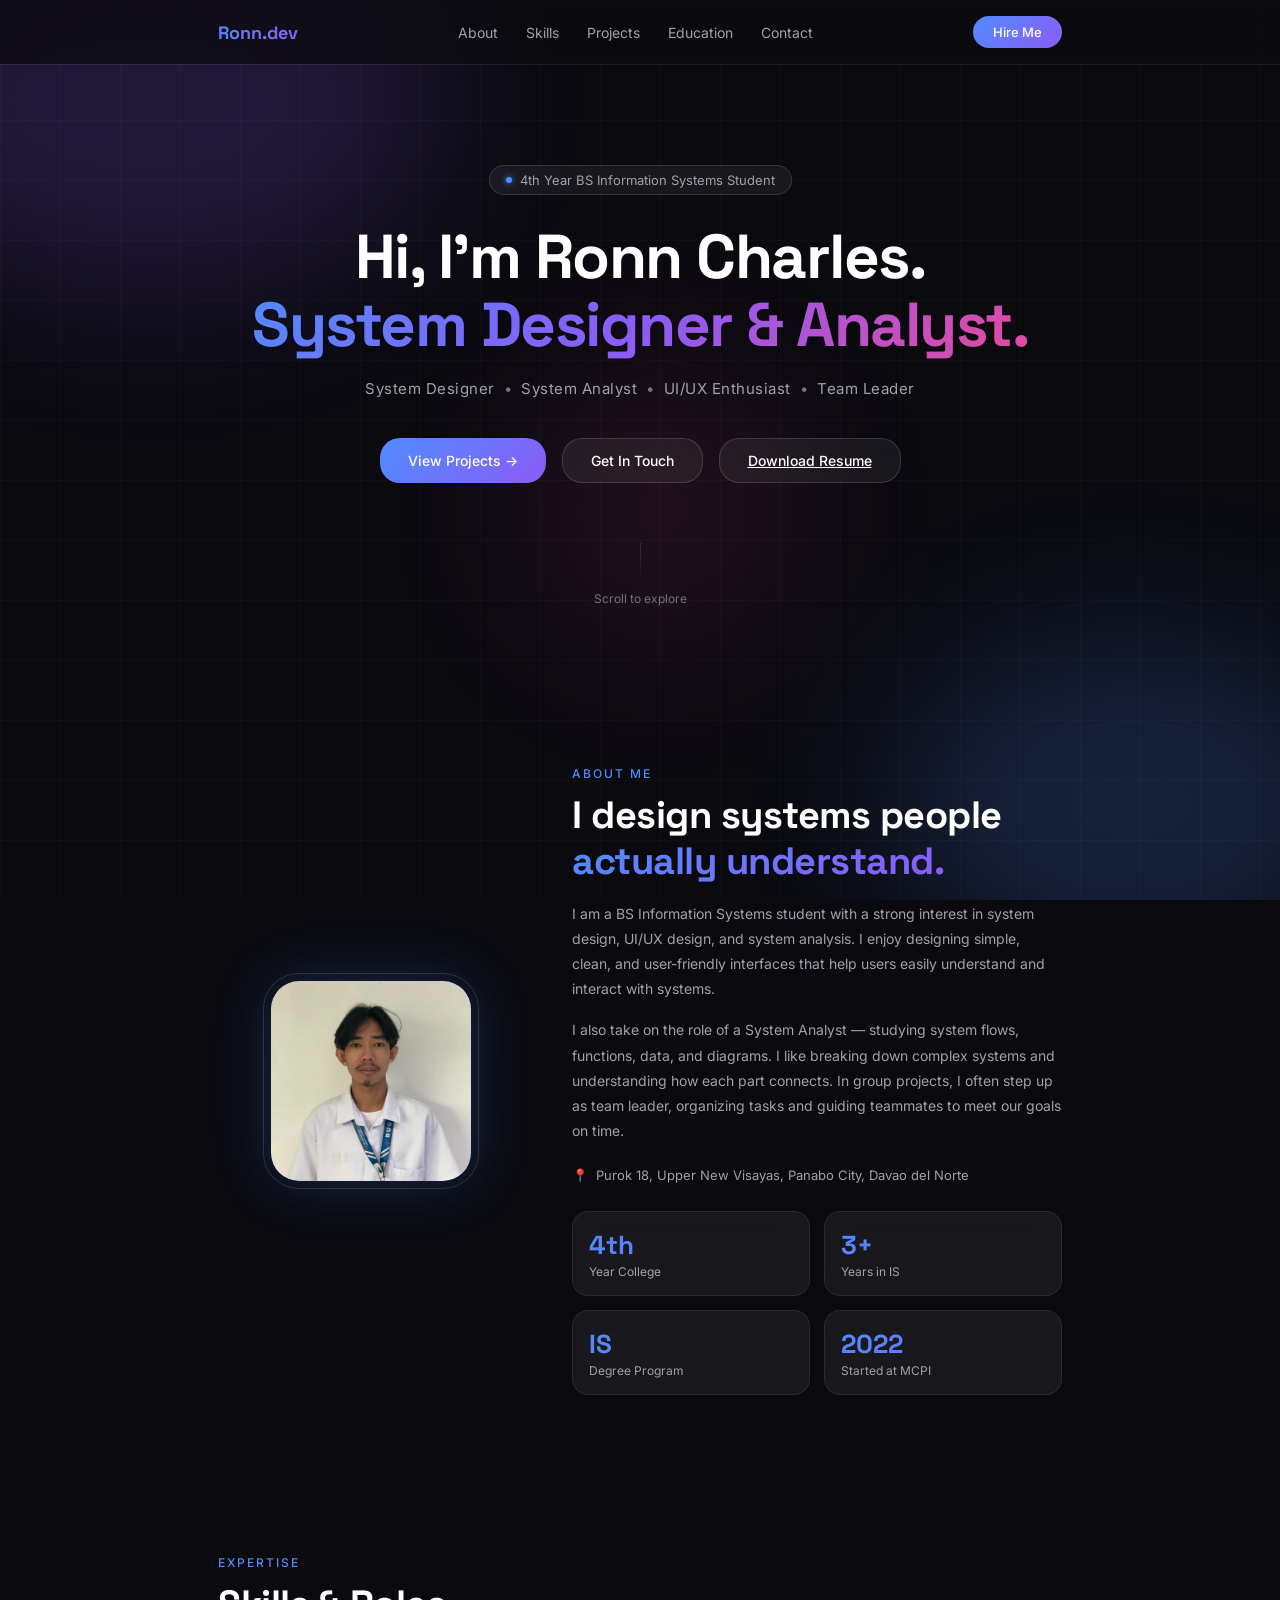
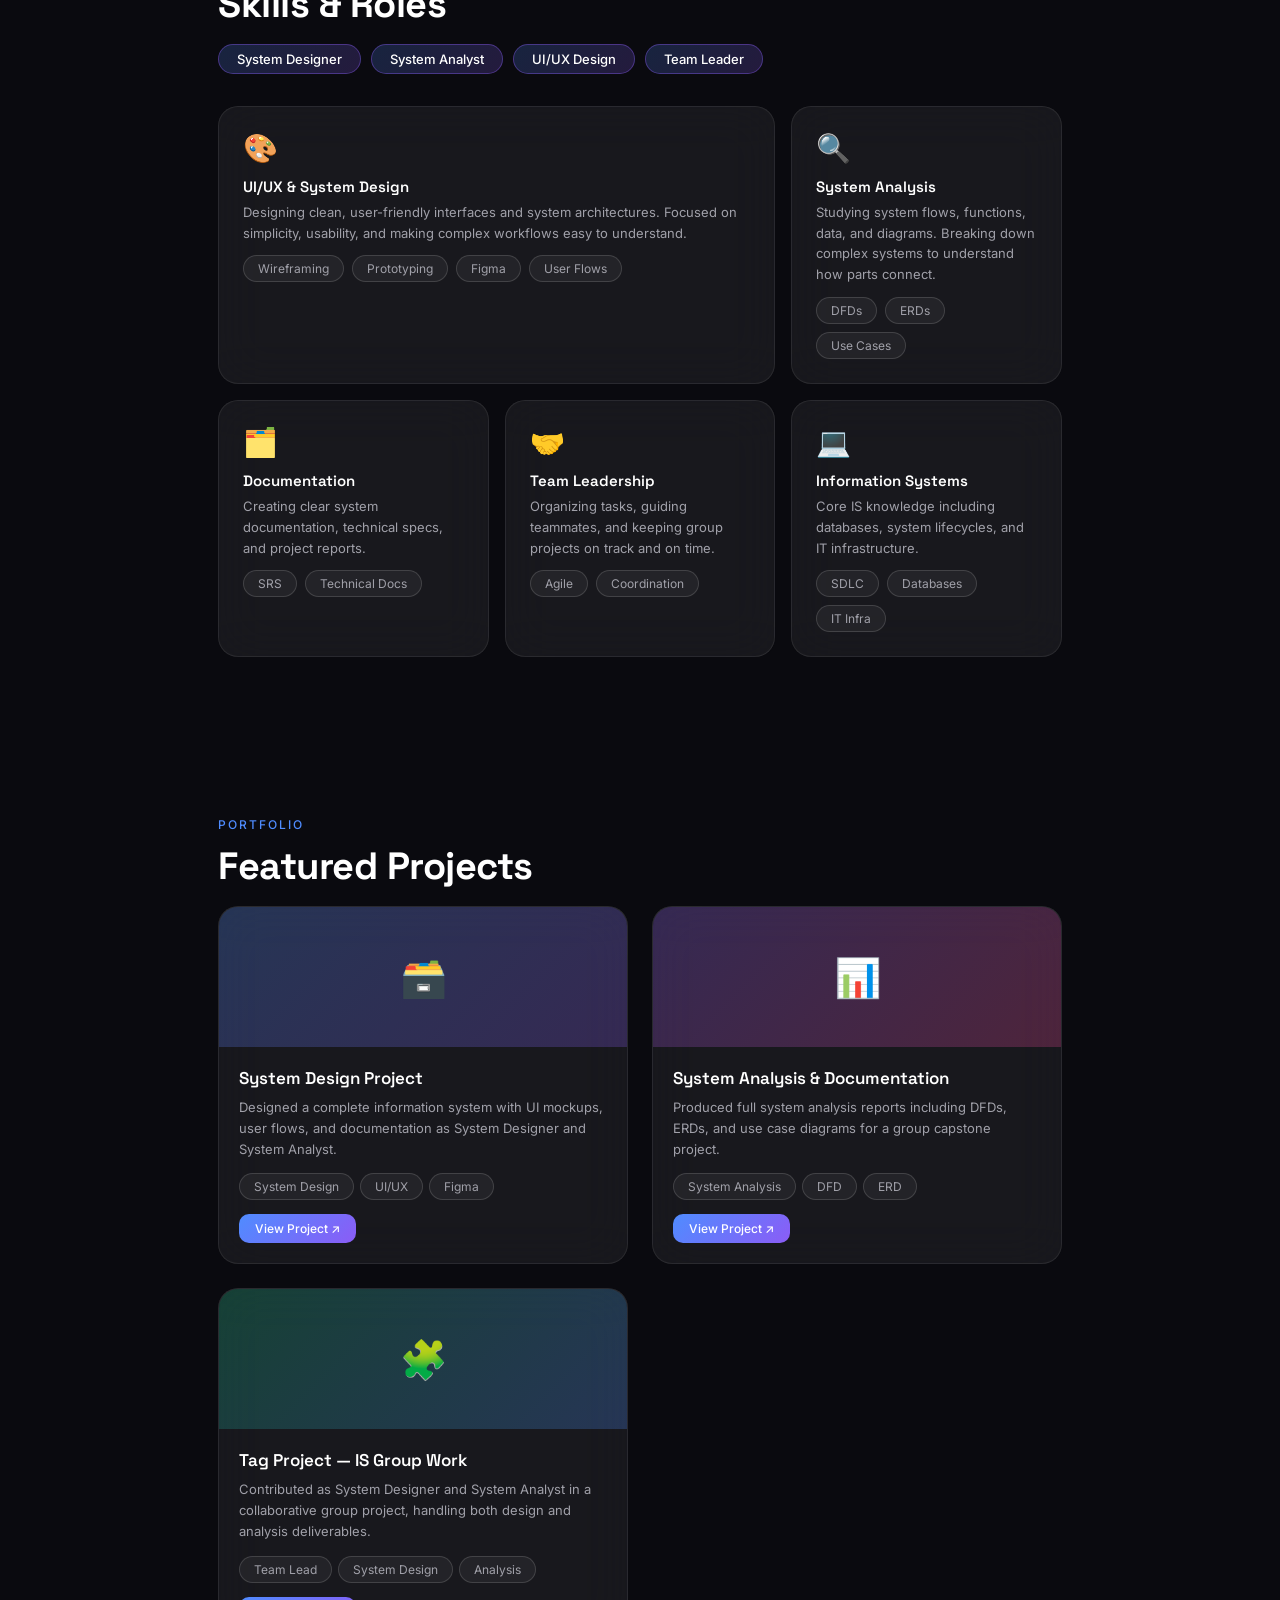
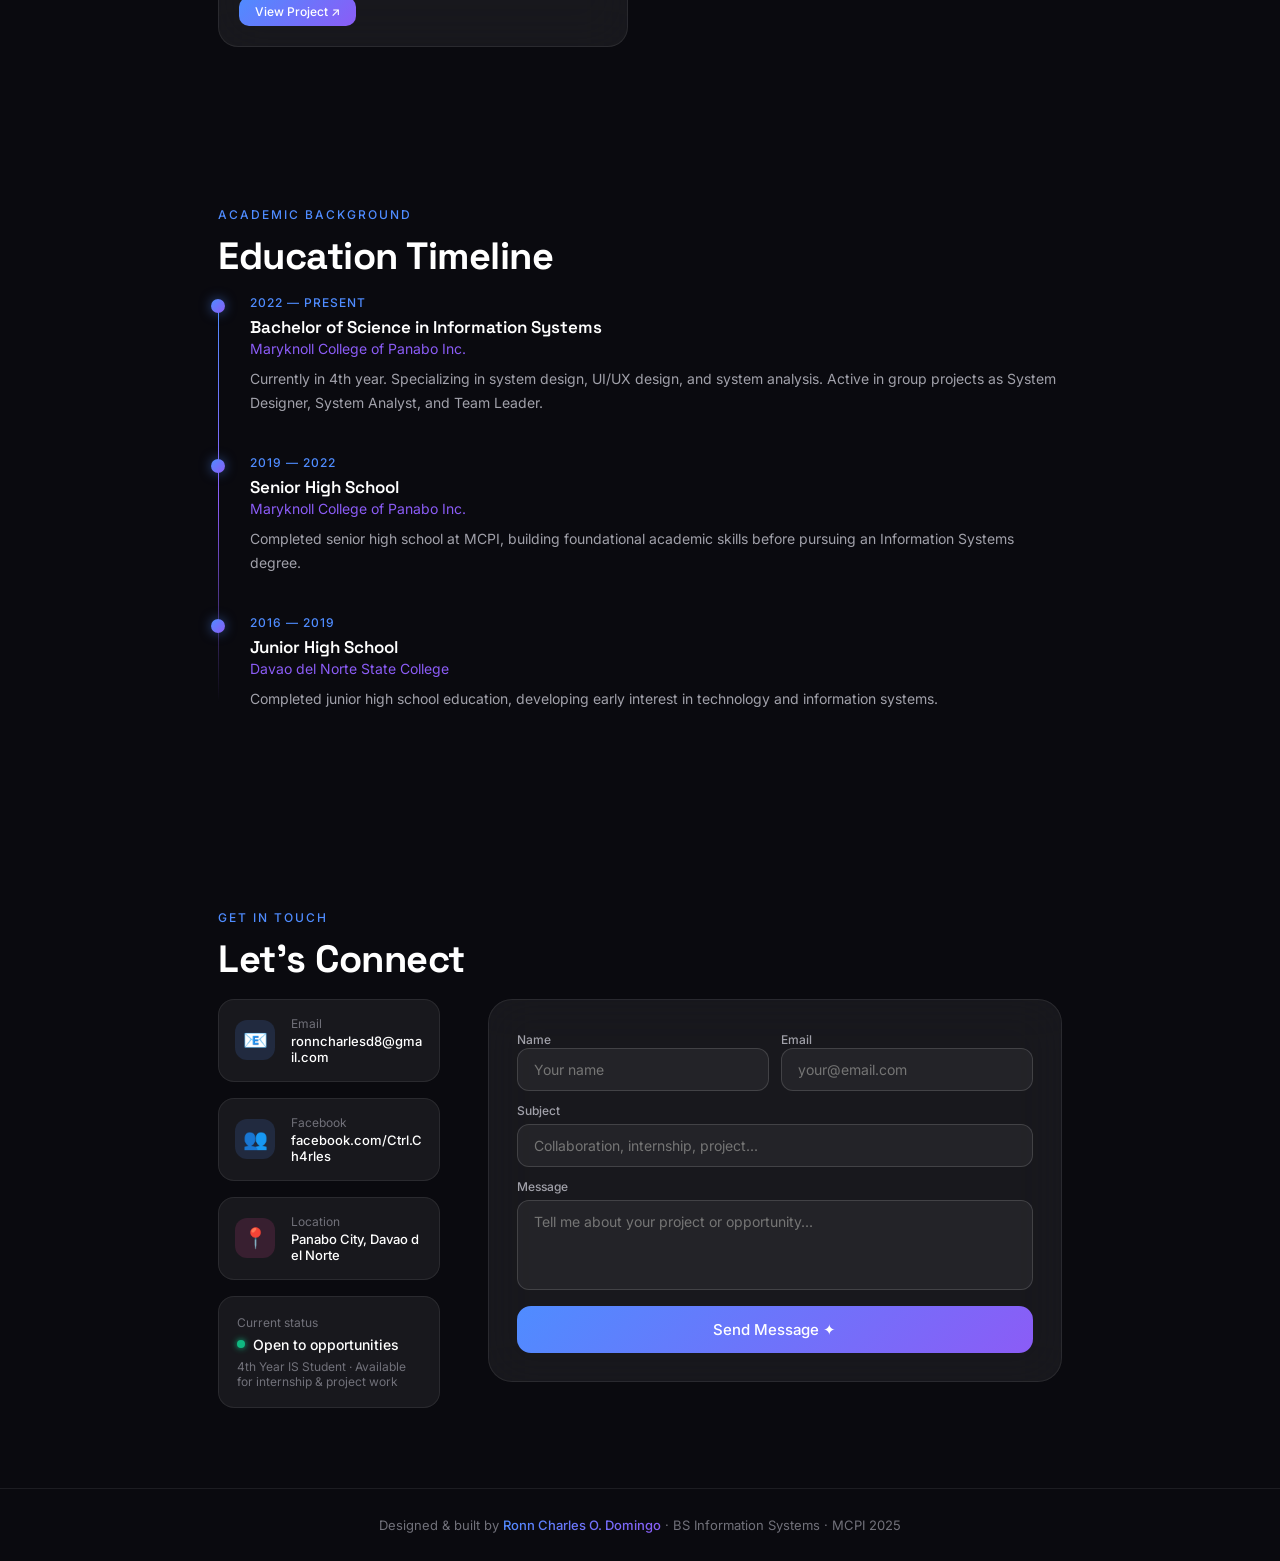
==== ronn_charles_portfolio.html @ d124b114 "Initial commit" ====
<!DOCTYPE html>
<html lang="en">
<head>
  <meta charset="UTF-8">
  <meta name="viewport" content="width=device-width, initial-scale=1.0">
  <meta name="description" content="Ronn Charles O. Domingo — System Designer, Analyst & UI/UX enthusiast. BS Information Systems portfolio.">
  <title>DOMINGO - PORTFOLIO</title>
  <link rel="stylesheet" href="css/styles.css">
</head>
<body>

  <!-- Background -->
  <div class="aurora" aria-hidden="true">
    <div class="aurora-blob a1"></div>
    <div class="aurora-blob a2"></div>
    <div class="aurora-blob a3"></div>
  </div>
  <div class="grid-bg" aria-hidden="true"></div>
  <div class="progress-bar" id="pb" role="progressbar" aria-valuemin="0" aria-valuemax="100"></div>

  <!-- Navigation -->
  <nav>
    <div class="wrap">
      <div class="nav-inner">
        <div class="nav-logo">Ronn.dev</div>
        <div class="nav-links">
          <a href="#about">About</a>
          <a href="#skills">Skills</a>
          <a href="#projects">Projects</a>
          <a href="#education">Education</a>
          <a href="#contact">Contact</a>
        </div>
        <button class="nav-btn" type="button" data-scroll="contact">Hire Me</button>
      </div>
    </div>
  </nav>

  <main>

    <!-- Hero -->
    <section class="hero">
      <div class="wrap">
        <div class="hero-badge">
          <div class="badge-dot"></div>
          4th Year BS Information Systems Student
        </div>
        <h1 class="hero-title">
          Hi, I'm Ronn Charles.
          <span class="grad-text">System Designer & Analyst.</span>
        </h1>
        <p class="hero-sub">
          System Designer &nbsp;<span>•</span>&nbsp; System Analyst &nbsp;<span>•</span>&nbsp;
          UI/UX Enthusiast &nbsp;<span>•</span>&nbsp; Team Leader
        </p>
        <div class="hero-btns">
          <button class="btn-primary" type="button" data-scroll="projects">View Projects →</button>
          <button class="btn-outline" type="button" data-scroll="contact">Get In Touch</button>
          <a class="btn-outline" href="assets/pdf/CV-DOMINGO.pdf" target="_blank" rel="noopener">Download Resume</a>
        </div>
        <div class="scroll-hint">
          <div class="scroll-line"></div>
          Scroll to explore
        </div>
      </div>
    </section>

    <!-- About -->
    <section class="section" id="about">
      <div class="wrap">
        <div class="about-grid">
          <div class="avatar-wrap">
            <div class="avatar-inner">
              <div class="avatar">
                <img src="assets/images/Profile.jpeg" alt="Ronn Charles O. Domingo">
              </div>
              <div class="avatar-ring" aria-hidden="true"></div>
              <div class="avatar-glow" aria-hidden="true"></div>
            </div>
          </div>
          <div>
            <p class="sec-tag">About me</p>
            <h2 class="sec-title">
              I design systems people <span class="grad-highlight">actually understand.</span>
            </h2>
            <p class="about-text">
              I am a BS Information Systems student with a strong interest in system design, UI/UX design, and system analysis. I enjoy designing simple, clean, and user-friendly interfaces that help users easily understand and interact with systems.
            </p>
            <p class="about-text about-text--spaced">
              I also take on the role of a System Analyst — studying system flows, functions, data, and diagrams. I like breaking down complex systems and understanding how each part connects. In group projects, I often step up as team leader, organizing tasks and guiding teammates to meet our goals on time.
            </p>
            <div class="location-row">
              <span class="location-icon">📍</span>
              <span class="location-text">Purok 18, Upper New Visayas, Panabo City, Davao del Norte</span>
            </div>
            <div class="about-stats">
              <div class="stat-card">
                <div class="stat-num">4th</div>
                <div class="stat-lbl">Year College</div>
              </div>
              <div class="stat-card">
                <div class="stat-num">3+</div>
                <div class="stat-lbl">Years in IS</div>
              </div>
              <div class="stat-card">
                <div class="stat-num">IS</div>
                <div class="stat-lbl">Degree Program</div>
              </div>
              <div class="stat-card">
                <div class="stat-num">2022</div>
                <div class="stat-lbl">Started at MCPI</div>
              </div>
            </div>
          </div>
        </div>
      </div>
    </section>

    <!-- Skills -->
    <section class="section" id="skills">
      <div class="wrap">
        <p class="sec-tag">Expertise</p>
        <h2 class="sec-title">Skills & Roles</h2>
        <div class="role-chips">
          <span class="role-chip active">System Designer</span>
          <span class="role-chip active">System Analyst</span>
          <span class="role-chip active">UI/UX Design</span>
          <span class="role-chip active">Team Leader</span>
        </div>
        <div class="bento">
          <div class="bento-card wide">
            <div class="skill-icon">🎨</div>
            <div class="skill-name">UI/UX & System Design</div>
            <div class="skill-desc">Designing clean, user-friendly interfaces and system architectures. Focused on simplicity, usability, and making complex workflows easy to understand.</div>
            <div class="tech-pills">
              <span class="pill">Wireframing</span>
              <span class="pill">Prototyping</span>
              <span class="pill">Figma</span>
              <span class="pill">User Flows</span>
            </div>
          </div>
          <div class="bento-card">
            <div class="skill-icon">🔍</div>
            <div class="skill-name">System Analysis</div>
            <div class="skill-desc">Studying system flows, functions, data, and diagrams. Breaking down complex systems to understand how parts connect.</div>
            <div class="tech-pills">
              <span class="pill">DFDs</span>
              <span class="pill">ERDs</span>
              <span class="pill">Use Cases</span>
            </div>
          </div>
          <div class="bento-card">
            <div class="skill-icon">🗂️</div>
            <div class="skill-name">Documentation</div>
            <div class="skill-desc">Creating clear system documentation, technical specs, and project reports.</div>
            <div class="tech-pills">
              <span class="pill">SRS</span>
              <span class="pill">Technical Docs</span>
            </div>
          </div>
          <div class="bento-card">
            <div class="skill-icon">🤝</div>
            <div class="skill-name">Team Leadership</div>
            <div class="skill-desc">Organizing tasks, guiding teammates, and keeping group projects on track and on time.</div>
            <div class="tech-pills">
              <span class="pill">Agile</span>
              <span class="pill">Coordination</span>
            </div>
          </div>
          <div class="bento-card">
            <div class="skill-icon">💻</div>
            <div class="skill-name">Information Systems</div>
            <div class="skill-desc">Core IS knowledge including databases, system lifecycles, and IT infrastructure.</div>
            <div class="tech-pills">
              <span class="pill">SDLC</span>
              <span class="pill">Databases</span>
              <span class="pill">IT Infra</span>
            </div>
          </div>
        </div>
      </div>
    </section>

    <!-- Projects -->
    <section class="section" id="projects">
      <div class="wrap">
        <p class="sec-tag">Portfolio</p>
        <h2 class="sec-title">Featured Projects</h2>
        <div class="projects-grid">
          <article class="proj-card">
            <div class="proj-preview p1">🗃️</div>
            <div class="proj-body">
              <h3 class="proj-title">System Design Project</h3>
              <p class="proj-desc">Designed a complete information system with UI mockups, user flows, and documentation as System Designer and System Analyst.</p>
              <div class="proj-stack">
                <span class="pill">System Design</span>
                <span class="pill">UI/UX</span>
                <span class="pill">Figma</span>
              </div>
              <div class="proj-btns">
                <a class="pbtn primary" href="#">View Project ↗</a>
              </div>
            </div>
          </article>
          <article class="proj-card">
            <div class="proj-preview p2">📊</div>
            <div class="proj-body">
              <h3 class="proj-title">System Analysis & Documentation</h3>
              <p class="proj-desc">Produced full system analysis reports including DFDs, ERDs, and use case diagrams for a group capstone project.</p>
              <div class="proj-stack">
                <span class="pill">System Analysis</span>
                <span class="pill">DFD</span>
                <span class="pill">ERD</span>
              </div>
              <div class="proj-btns">
                <a class="pbtn primary" href="#">View Project ↗</a>
              </div>
            </div>
          </article>
          <article class="proj-card">
            <div class="proj-preview p3">🧩</div>
            <div class="proj-body">
              <h3 class="proj-title">Tag Project — IS Group Work</h3>
              <p class="proj-desc">Contributed as System Designer and System Analyst in a collaborative group project, handling both design and analysis deliverables.</p>
              <div class="proj-stack">
                <span class="pill">Team Lead</span>
                <span class="pill">System Design</span>
                <span class="pill">Analysis</span>
              </div>
              <div class="proj-btns">
                <a class="pbtn primary" href="#">View Project ↗</a>
              </div>
            </div>
          </article>
        </div>
      </div>
    </section>

    <!-- Education -->
    <section class="section" id="education">
      <div class="wrap">
        <p class="sec-tag">Academic Background</p>
        <h2 class="sec-title">Education Timeline</h2>
        <div class="timeline">
          <div class="tl-item">
            <div class="tl-dot" aria-hidden="true"></div>
            <p class="tl-year">2022 — PRESENT</p>
            <h3 class="tl-role">Bachelor of Science in Information Systems</h3>
            <p class="tl-company">Maryknoll College of Panabo Inc.</p>
            <p class="tl-desc">Currently in 4th year. Specializing in system design, UI/UX design, and system analysis. Active in group projects as System Designer, System Analyst, and Team Leader.</p>
          </div>
          <div class="tl-item">
            <div class="tl-dot" aria-hidden="true"></div>
            <p class="tl-year">2019 — 2022</p>
            <h3 class="tl-role">Senior High School</h3>
            <p class="tl-company">Maryknoll College of Panabo Inc.</p>
            <p class="tl-desc">Completed senior high school at MCPI, building foundational academic skills before pursuing an Information Systems degree.</p>
          </div>
          <div class="tl-item">
            <div class="tl-dot" aria-hidden="true"></div>
            <p class="tl-year">2016 — 2019</p>
            <h3 class="tl-role">Junior High School</h3>
            <p class="tl-company">Davao del Norte State College</p>
            <p class="tl-desc">Completed junior high school education, developing early interest in technology and information systems.</p>
          </div>
        </div>
      </div>
    </section>

    <!-- Contact -->
    <section class="section" id="contact">
      <div class="wrap">
        <p class="sec-tag">Get In Touch</p>
        <h2 class="sec-title">Let's Connect</h2>
        <div class="contact-grid">
          <div class="contact-info">
            <div class="c-item">
              <div class="c-ico blue">📧</div>
              <div>
                <div class="c-label">Email</div>
                <div class="c-val">ronncharlesd8@gmail.com</div>
              </div>
            </div>
            <div class="c-item">
              <div class="c-ico blue">👥</div>
              <div>
                <div class="c-label">Facebook</div>
                <div class="c-val">facebook.com/Ctrl.Ch4rles</div>
              </div>
            </div>
            <div class="c-item">
              <div class="c-ico pink">📍</div>
              <div>
                <div class="c-label">Location</div>
                <div class="c-val">Panabo City, Davao del Norte</div>
              </div>
            </div>
            <div class="status-card">
              <div class="status-label">Current status</div>
              <div class="status-row">
                <div class="status-dot" aria-hidden="true"></div>
                <span class="status-text">Open to opportunities</span>
              </div>
              <p class="status-note">4th Year IS Student · Available for internship & project work</p>
            </div>
          </div>
          <form class="glass-form" onsubmit="event.preventDefault(); sendMsg();">
            <div class="form-row">
              <div>
                <label for="name">Name</label>
                <input id="name" type="text" placeholder="Your name" autocomplete="name">
              </div>
              <div>
                <label for="email">Email</label>
                <input id="email" type="email" placeholder="your@email.com" autocomplete="email">
              </div>
            </div>
            <div class="form-group">
              <label for="subject">Subject</label>
              <input id="subject" type="text" placeholder="Collaboration, internship, project...">
            </div>
            <div class="form-group">
              <label for="message">Message</label>
              <textarea id="message" placeholder="Tell me about your project or opportunity..."></textarea>
            </div>
            <button class="send-btn" type="submit">Send Message ✦</button>
          </form>
        </div>
      </div>
    </section>

  </main>

  <footer>
    <div class="wrap">
      <p>Designed & built by <span>Ronn Charles O. Domingo</span> · BS Information Systems · MCPI 2025</p>
    </div>
  </footer>

  <script src="js/main.js"></script>
</body>
</html>
---- css/styles.css ----
@import url('https://fonts.googleapis.com/css2?family=Space+Grotesk:wght@400;500;600;700&family=Inter:wght@400;500&display=swap');

/* ── Reset & variables ───────────────────────────────────── */
* {
  margin: 0;
  padding: 0;
  box-sizing: border-box;
}

:root {
  --bg: #0A0A0F;
  --bg2: #12131A;
  --card: rgba(255, 255, 255, 0.06);
  --blue: #4F8CFF;
  --purple: #8B5CF6;
  --pink: #EC4899;
  --tp: #FFFFFF;
  --ts: #A1A1AA;
  --tm: #71717A;
  --border: rgba(255, 255, 255, 0.08);
  --border2: rgba(255, 255, 255, 0.14);
  --green: #10B981;
}

body {
  background: var(--bg);
  color: var(--tp);
  font-family: 'Inter', sans-serif;
  min-height: 100vh;
  overflow-x: hidden;
}

/* ── Background effects ──────────────────────────────────── */
.aurora {
  position: fixed;
  inset: 0;
  pointer-events: none;
  z-index: 0;
  overflow: hidden;
}

.aurora-blob {
  position: absolute;
  border-radius: 50%;
  filter: blur(80px);
  opacity: 0.18;
  animation: drift 12s ease-in-out infinite alternate;
}

.a1 {
  width: 600px;
  height: 400px;
  top: -100px;
  left: -150px;
  background: var(--purple);
  animation-delay: 0s;
}

.a2 {
  width: 500px;
  height: 350px;
  bottom: -80px;
  right: -100px;
  background: var(--blue);
  animation-delay: -4s;
}

.a3 {
  width: 300px;
  height: 300px;
  top: 40%;
  left: 40%;
  background: var(--pink);
  animation-delay: -8s;
  opacity: 0.1;
}

@keyframes drift {
  0% { transform: translate(0, 0) scale(1); }
  100% { transform: translate(40px, 30px) scale(1.1); }
}

.grid-bg {
  position: fixed;
  inset: 0;
  pointer-events: none;
  z-index: 0;
  background-image:
    linear-gradient(rgba(255, 255, 255, 0.025) 1px, transparent 1px),
    linear-gradient(90deg, rgba(255, 255, 255, 0.025) 1px, transparent 1px);
  background-size: 60px 60px;
}

.wrap {
  position: relative;
  z-index: 1;
  max-width: 900px;
  margin: 0 auto;
  padding: 0 28px;
}

.progress-bar {
  position: fixed;
  top: 0;
  left: 0;
  height: 2px;
  background: linear-gradient(90deg, var(--blue), var(--purple), var(--pink));
  z-index: 200;
  transition: width 0.1s;
}

/* ── Navigation ──────────────────────────────────────────── */
nav {
  position: sticky;
  top: 0;
  z-index: 100;
  padding: 16px 0;
  border-bottom: 1px solid var(--border);
}

nav::before {
  content: '';
  position: absolute;
  inset: 0;
  backdrop-filter: blur(20px);
  background: rgba(10, 10, 15, 0.7);
  z-index: -1;
}

.nav-inner {
  display: flex;
  align-items: center;
  justify-content: space-between;
}

.nav-logo {
  font-family: 'Space Grotesk', sans-serif;
  font-size: 18px;
  font-weight: 700;
  background: linear-gradient(135deg, var(--blue), var(--purple));
  -webkit-background-clip: text;
  -webkit-text-fill-color: transparent;
}

.nav-links {
  display: flex;
  gap: 28px;
}

.nav-links a {
  font-size: 14px;
  color: var(--ts);
  text-decoration: none;
  cursor: pointer;
  transition: color 0.2s;
}

.nav-links a:hover {
  color: var(--tp);
}

.nav-btn {
  padding: 8px 20px;
  border-radius: 20px;
  background: linear-gradient(135deg, var(--blue), var(--purple));
  border: none;
  color: #fff;
  font-size: 13px;
  font-weight: 500;
  cursor: pointer;
  font-family: 'Inter', sans-serif;
}

/* ── Hero ────────────────────────────────────────────────── */
.hero {
  padding: 100px 0 80px;
  text-align: center;
}

.hero-badge {
  display: inline-flex;
  align-items: center;
  gap: 8px;
  padding: 6px 16px;
  border-radius: 20px;
  border: 1px solid var(--border2);
  background: var(--card);
  backdrop-filter: blur(12px);
  font-size: 13px;
  color: var(--ts);
  margin-bottom: 28px;
}

.badge-dot {
  width: 6px;
  height: 6px;
  border-radius: 50%;
  background: var(--blue);
  box-shadow: 0 0 6px var(--blue);
}

.hero-title {
  font-family: 'Space Grotesk', sans-serif;
  font-size: clamp(34px, 6vw, 62px);
  font-weight: 700;
  line-height: 1.1;
  margin-bottom: 20px;
  letter-spacing: -1.5px;
}

.grad-text {
  background: linear-gradient(135deg, var(--blue) 0%, var(--purple) 50%, var(--pink) 100%);
  -webkit-background-clip: text;
  -webkit-text-fill-color: transparent;
  display: block;
}

.grad-highlight {
  background: linear-gradient(135deg, var(--blue), var(--purple));
  -webkit-background-clip: text;
  -webkit-text-fill-color: transparent;
}

.hero-sub {
  font-size: 15px;
  color: var(--ts);
  margin-bottom: 40px;
  letter-spacing: 0.5px;
}

.hero-sub span {
  color: var(--tm);
}

.hero-btns {
  display: flex;
  gap: 16px;
  justify-content: center;
  flex-wrap: wrap;
}

.btn-primary {
  padding: 13px 28px;
  border-radius: 20px;
  background: linear-gradient(135deg, var(--blue), var(--purple));
  border: none;
  color: #fff;
  font-size: 14px;
  font-weight: 500;
  cursor: pointer;
  font-family: 'Inter', sans-serif;
  transition: opacity 0.2s;
}

.btn-primary:hover {
  opacity: 0.85;
}

.btn-outline {
  padding: 13px 28px;
  border-radius: 20px;
  background: var(--card);
  border: 1px solid var(--border2);
  color: var(--tp);
  font-size: 14px;
  font-weight: 500;
  cursor: pointer;
  font-family: 'Inter', sans-serif;
  backdrop-filter: blur(12px);
  transition: border-color 0.2s;
}

.btn-outline:hover {
  border-color: rgba(255, 255, 255, 0.3);
}

.scroll-hint {
  margin-top: 60px;
  display: flex;
  flex-direction: column;
  align-items: center;
  gap: 8px;
  color: var(--tm);
  font-size: 12px;
}

.scroll-line {
  width: 1px;
  height: 40px;
  background: linear-gradient(to bottom, var(--border2), transparent);
}

/* ── Sections ────────────────────────────────────────────── */
.section {
  padding: 80px 0;
}

.sec-tag {
  font-size: 12px;
  color: var(--blue);
  letter-spacing: 2px;
  text-transform: uppercase;
  margin-bottom: 12px;
  font-weight: 500;
}

.sec-title {
  font-family: 'Space Grotesk', sans-serif;
  font-size: clamp(26px, 4vw, 38px);
  font-weight: 700;
  line-height: 1.2;
  margin-bottom: 16px;
  letter-spacing: -0.5px;
}

/* ── About ───────────────────────────────────────────────── */
.about-grid {
  display: grid;
  grid-template-columns: 1fr 1.6fr;
  gap: 48px;
  align-items: center;
}

.avatar-wrap {
  position: relative;
  display: flex;
  justify-content: center;
}

.avatar-inner {
  position: relative;
  display: inline-block;
}

.avatar {
  width: 200px;
  height: 200px;
  border-radius: 28px;
  background: linear-gradient(135deg, var(--purple), var(--blue));
  display: flex;
  align-items: center;
  justify-content: center;
  font-size: 72px;
  position: relative;
  overflow: hidden;
}

.avatar img {
  width: 100%;
  height: 100%;
  object-fit: cover;
  border-radius: 28px;
}

.avatar-ring {
  position: absolute;
  inset: -8px;
  border-radius: 36px;
  border: 1px solid var(--border2);
}

.avatar-glow {
  position: absolute;
  inset: 0;
  border-radius: 28px;
  box-shadow: 0 0 60px rgba(79, 140, 255, 0.25);
}

.about-text {
  font-size: 14px;
  color: var(--ts);
  line-height: 1.8;
  margin-bottom: 16px;
}

.about-text--spaced {
  margin-bottom: 24px;
}

.location-row {
  display: flex;
  align-items: center;
  gap: 8px;
  margin-bottom: 8px;
}

.location-icon,
.location-text {
  font-size: 13px;
}

.location-icon {
  color: var(--tm);
}

.location-text {
  color: var(--ts);
}

.about-stats {
  display: grid;
  grid-template-columns: 1fr 1fr;
  gap: 14px;
  margin-top: 28px;
}

.stat-card {
  padding: 16px;
  border-radius: 16px;
  background: var(--card);
  border: 1px solid var(--border);
  backdrop-filter: blur(12px);
}

.stat-num {
  font-family: 'Space Grotesk', sans-serif;
  font-size: 26px;
  font-weight: 700;
  background: linear-gradient(135deg, var(--blue), var(--purple));
  -webkit-background-clip: text;
  -webkit-text-fill-color: transparent;
}

.stat-lbl {
  font-size: 12px;
  color: var(--ts);
  margin-top: 2px;
}

/* ── Skills ──────────────────────────────────────────────── */
.role-chips {
  display: flex;
  gap: 10px;
  flex-wrap: wrap;
  margin-bottom: 32px;
}

.role-chip {
  padding: 6px 18px;
  border-radius: 20px;
  font-size: 13px;
  font-weight: 500;
  border: 1px solid var(--border2);
  background: var(--card);
  color: var(--ts);
}

.role-chip.active {
  background: linear-gradient(135deg, rgba(79, 140, 255, 0.2), rgba(139, 92, 246, 0.2));
  border-color: rgba(139, 92, 246, 0.4);
  color: var(--tp);
}

.bento {
  display: grid;
  grid-template-columns: repeat(3, 1fr);
  gap: 16px;
}

.bento-card {
  padding: 24px;
  border-radius: 20px;
  background: var(--card);
  border: 1px solid var(--border);
  backdrop-filter: blur(24px);
  transition: border-color 0.3s, transform 0.2s;
}

.bento-card:hover {
  border-color: var(--border2);
  transform: translateY(-3px);
}

.bento-card.wide {
  grid-column: span 2;
}

.skill-icon {
  font-size: 28px;
  margin-bottom: 12px;
}

.skill-name {
  font-family: 'Space Grotesk', sans-serif;
  font-size: 15px;
  font-weight: 600;
  margin-bottom: 6px;
}

.skill-desc {
  font-size: 13px;
  color: var(--ts);
  line-height: 1.6;
}

.tech-pills {
  display: flex;
  flex-wrap: wrap;
  gap: 8px;
  margin-top: 12px;
}

.pill {
  padding: 5px 14px;
  border-radius: 20px;
  font-size: 12px;
  background: rgba(255, 255, 255, 0.05);
  border: 1px solid var(--border2);
  color: var(--ts);
}

/* ── Projects ────────────────────────────────────────────── */
.projects-grid {
  display: grid;
  grid-template-columns: repeat(2, 1fr);
  gap: 24px;
}

.proj-card {
  border-radius: 20px;
  background: var(--card);
  border: 1px solid var(--border);
  backdrop-filter: blur(24px);
  overflow: hidden;
  transition: border-color 0.3s, transform 0.2s, box-shadow 0.3s;
}

.proj-card:hover {
  border-color: rgba(79, 140, 255, 0.3);
  transform: translateY(-4px);
  box-shadow: 0 0 40px rgba(79, 140, 255, 0.12);
}

.proj-preview {
  height: 140px;
  display: flex;
  align-items: center;
  justify-content: center;
  font-size: 38px;
}

.proj-preview.p1 {
  background: linear-gradient(135deg, rgba(79, 140, 255, 0.25), rgba(139, 92, 246, 0.25));
}

.proj-preview.p2 {
  background: linear-gradient(135deg, rgba(139, 92, 246, 0.25), rgba(236, 72, 153, 0.25));
}

.proj-preview.p3 {
  background: linear-gradient(135deg, rgba(16, 185, 129, 0.25), rgba(79, 140, 255, 0.25));
}

.proj-body {
  padding: 20px;
}

.proj-title {
  font-family: 'Space Grotesk', sans-serif;
  font-size: 17px;
  font-weight: 600;
  margin-bottom: 8px;
}

.proj-desc {
  font-size: 13px;
  color: var(--ts);
  line-height: 1.6;
  margin-bottom: 14px;
}

.proj-stack {
  display: flex;
  flex-wrap: wrap;
  gap: 6px;
  margin-bottom: 14px;
}

.proj-btns {
  display: flex;
  gap: 10px;
}

.pbtn {
  padding: 7px 16px;
  border-radius: 10px;
  font-size: 12px;
  font-weight: 500;
  cursor: pointer;
  font-family: 'Inter', sans-serif;
  text-decoration: none;
  border: 1px solid var(--border2);
  background: transparent;
  color: var(--tp);
  transition: background 0.2s;
}

.pbtn:hover {
  background: var(--card);
}

.pbtn.primary {
  background: linear-gradient(135deg, var(--blue), var(--purple));
  border: none;
}

/* ── Education timeline ──────────────────────────────────── */
.timeline {
  position: relative;
  padding-left: 32px;
}

.timeline::before {
  content: '';
  position: absolute;
  left: 0;
  top: 8px;
  bottom: 8px;
  width: 1px;
  background: linear-gradient(to bottom, var(--blue), var(--purple), transparent);
}

.tl-item {
  position: relative;
  margin-bottom: 40px;
}

.tl-dot {
  position: absolute;
  left: -39px;
  top: 4px;
  width: 14px;
  height: 14px;
  border-radius: 50%;
  background: linear-gradient(135deg, var(--blue), var(--purple));
  box-shadow: 0 0 12px rgba(79, 140, 255, 0.5);
}

.tl-year {
  font-size: 12px;
  color: var(--blue);
  font-weight: 500;
  letter-spacing: 1px;
  margin-bottom: 6px;
}

.tl-role {
  font-family: 'Space Grotesk', sans-serif;
  font-size: 17px;
  font-weight: 600;
  margin-bottom: 2px;
}

.tl-company {
  font-size: 14px;
  color: var(--purple);
  margin-bottom: 10px;
}

.tl-desc {
  font-size: 14px;
  color: var(--ts);
  line-height: 1.7;
}

/* ── Contact ─────────────────────────────────────────────── */
.contact-grid {
  display: grid;
  grid-template-columns: 1fr 1.4fr;
  gap: 48px;
  align-items: start;
}

.contact-info {
  display: flex;
  flex-direction: column;
  gap: 16px;
}

.c-item {
  display: flex;
  align-items: center;
  gap: 16px;
  padding: 16px;
  border-radius: 16px;
  background: var(--card);
  border: 1px solid var(--border);
}

.c-ico {
  width: 40px;
  height: 40px;
  border-radius: 12px;
  display: flex;
  align-items: center;
  justify-content: center;
  font-size: 20px;
  flex-shrink: 0;
}

.c-ico.blue { background: rgba(79, 140, 255, 0.15); }
.c-ico.purple { background: rgba(139, 92, 246, 0.15); }
.c-ico.pink { background: rgba(236, 72, 153, 0.15); }

.c-label {
  font-size: 12px;
  color: var(--tm);
  margin-bottom: 2px;
}

.c-val {
  font-size: 13px;
  font-weight: 500;
  word-break: break-all;
}

.status-card {
  padding: 18px;
  border-radius: 16px;
  background: var(--card);
  border: 1px solid var(--border);
}

.status-label {
  font-size: 12px;
  color: var(--tm);
  margin-bottom: 6px;
}

.status-row {
  display: flex;
  align-items: center;
  gap: 8px;
}

.status-dot {
  width: 8px;
  height: 8px;
  border-radius: 50%;
  background: var(--green);
  box-shadow: 0 0 6px var(--green);
}

.status-text {
  font-size: 14px;
  font-weight: 500;
}

.status-note {
  font-size: 12px;
  color: var(--tm);
  margin-top: 6px;
}

.glass-form {
  background: var(--card);
  border: 1px solid var(--border);
  border-radius: 24px;
  padding: 28px;
  backdrop-filter: blur(24px);
}

.form-row {
  display: grid;
  grid-template-columns: 1fr 1fr;
  gap: 12px;
  margin-bottom: 12px;
}

.form-group {
  display: flex;
  flex-direction: column;
  gap: 6px;
  margin-bottom: 12px;
}

label {
  font-size: 12px;
  color: var(--ts);
  font-weight: 500;
}

input,
textarea {
  background: rgba(255, 255, 255, 0.05);
  border: 1px solid var(--border2);
  border-radius: 12px;
  padding: 12px 16px;
  color: var(--tp);
  font-size: 14px;
  font-family: 'Inter', sans-serif;
  outline: none;
  transition: border-color 0.2s;
  resize: none;
}

input:focus,
textarea:focus {
  border-color: rgba(79, 140, 255, 0.5);
}

textarea {
  height: 90px;
}

.send-btn {
  width: 100%;
  padding: 14px;
  border-radius: 14px;
  background: linear-gradient(135deg, var(--blue), var(--purple));
  border: none;
  color: #fff;
  font-size: 15px;
  font-weight: 500;
  cursor: pointer;
  font-family: 'Inter', sans-serif;
  margin-top: 4px;
  transition: opacity 0.2s;
}

.send-btn:hover {
  opacity: 0.85;
}

.send-btn.is-sent {
  background: linear-gradient(135deg, #10B981, #059669);
}

/* ── Footer ──────────────────────────────────────────────── */
footer {
  border-top: 1px solid var(--border);
  padding: 28px 0;
  text-align: center;
  color: var(--tm);
  font-size: 13px;
}

footer span {
  background: linear-gradient(135deg, var(--blue), var(--purple));
  -webkit-background-clip: text;
  -webkit-text-fill-color: transparent;
  font-weight: 500;
}

/* ── Responsive ──────────────────────────────────────────── */
@media (max-width: 640px) {
  .about-grid,
  .contact-grid {
    grid-template-columns: 1fr;
  }

  .bento {
    grid-template-columns: 1fr 1fr;
  }

  .bento-card.wide {
    grid-column: span 2;
  }

  .projects-grid {
    grid-template-columns: 1fr;
  }

  .form-row {
    grid-template-columns: 1fr;
  }

  .nav-links {
    display: none;
  }
}
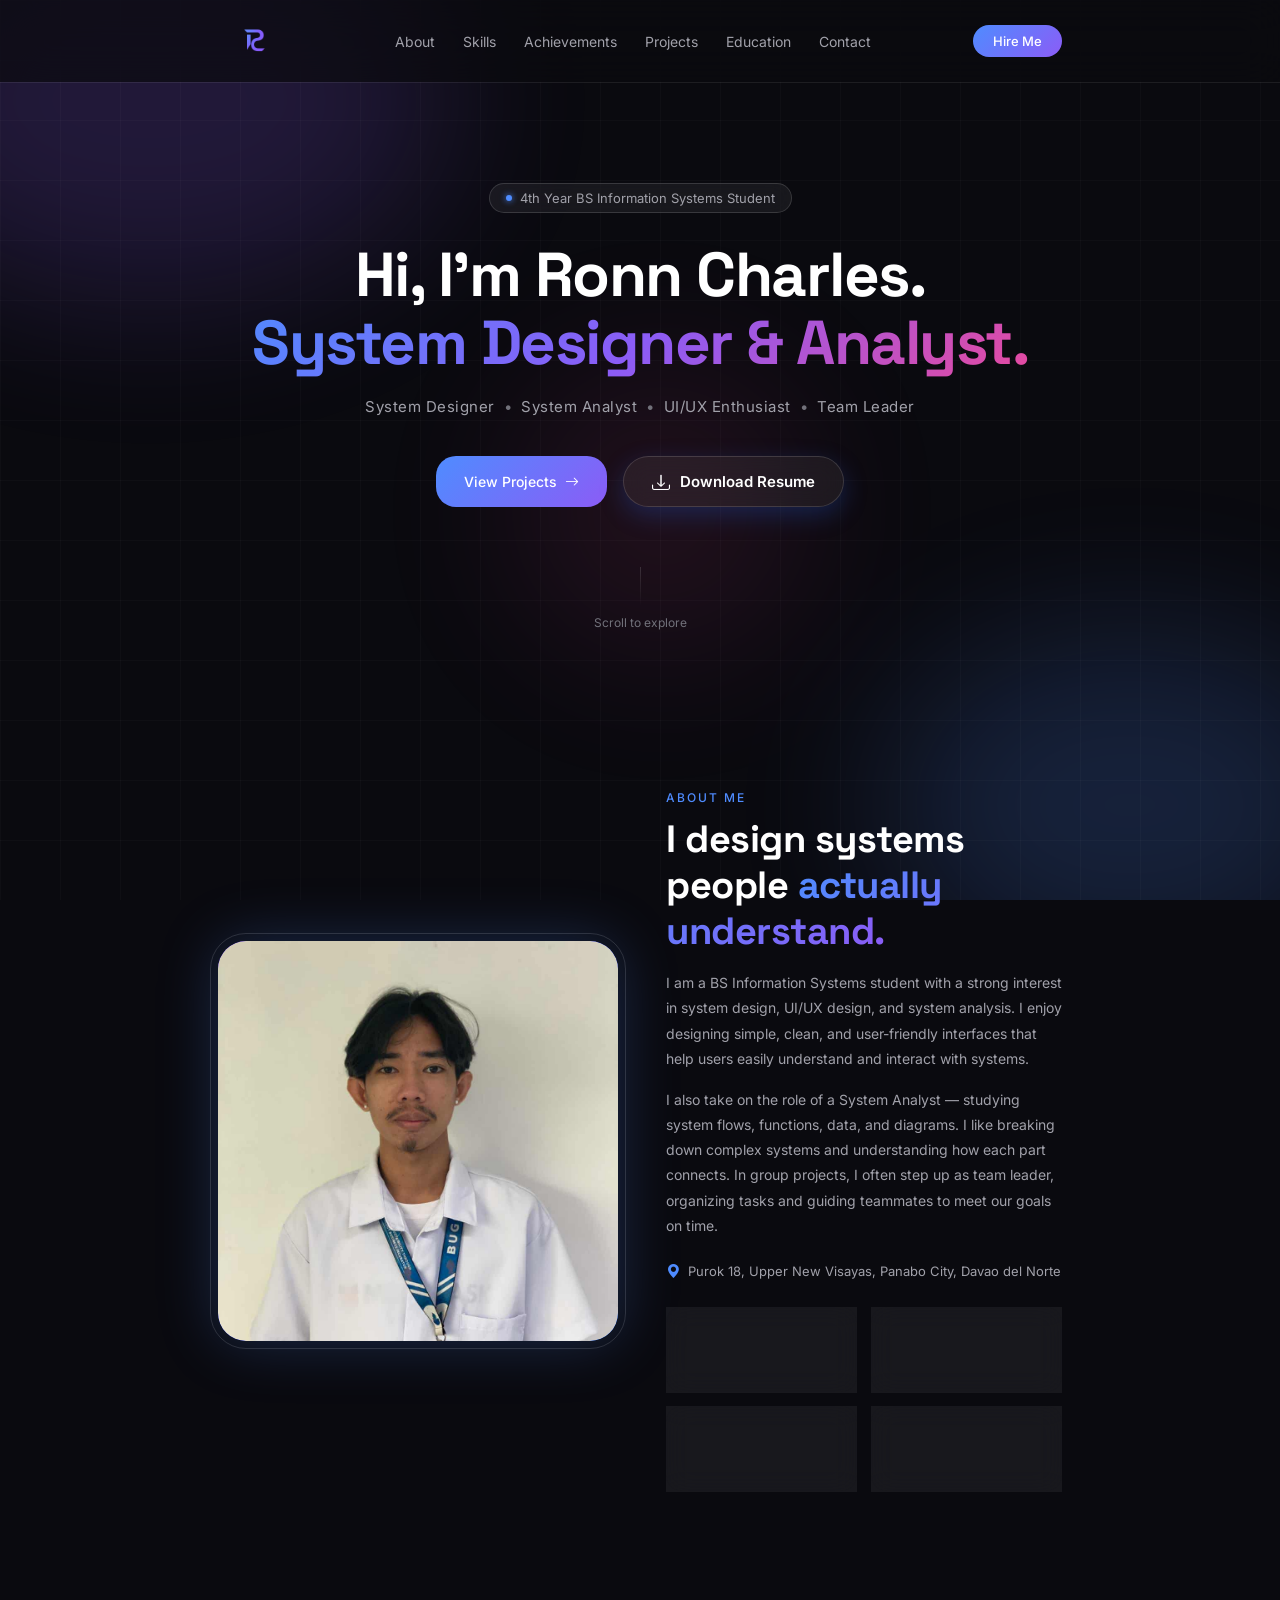
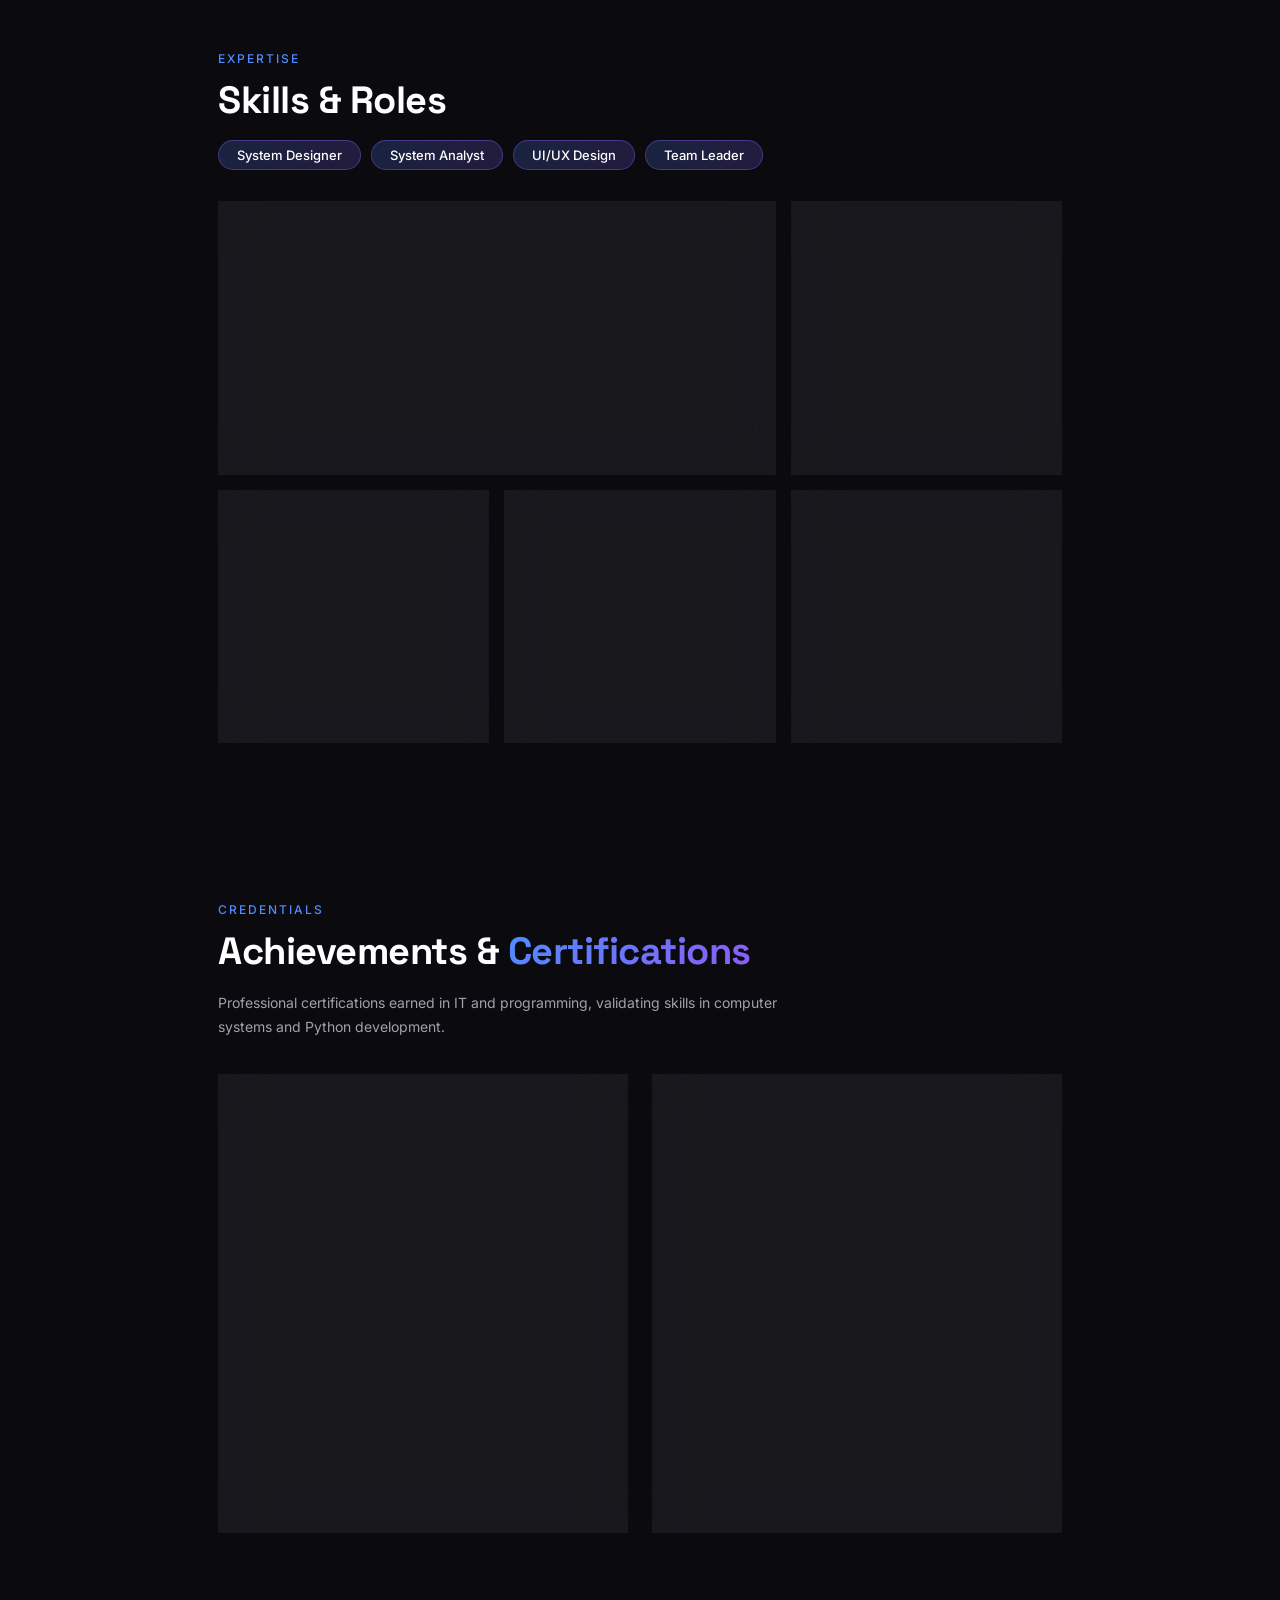
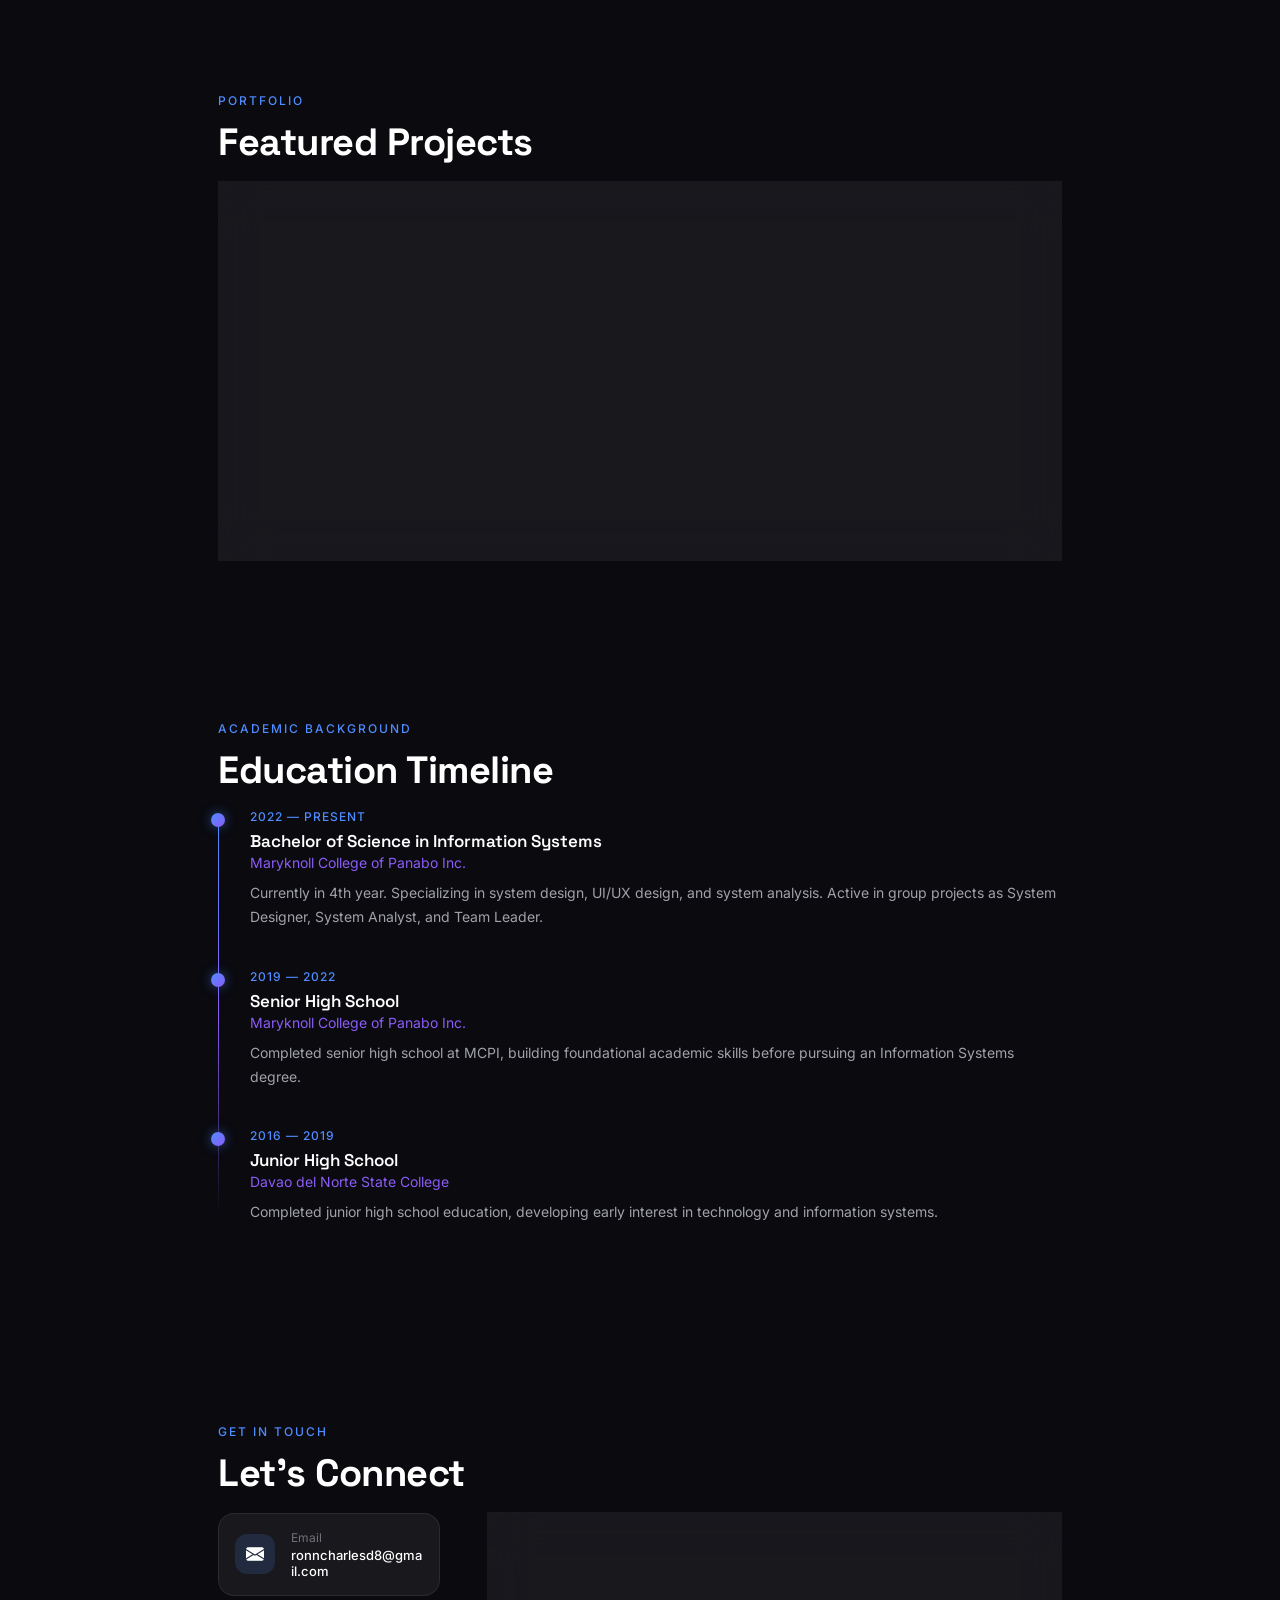
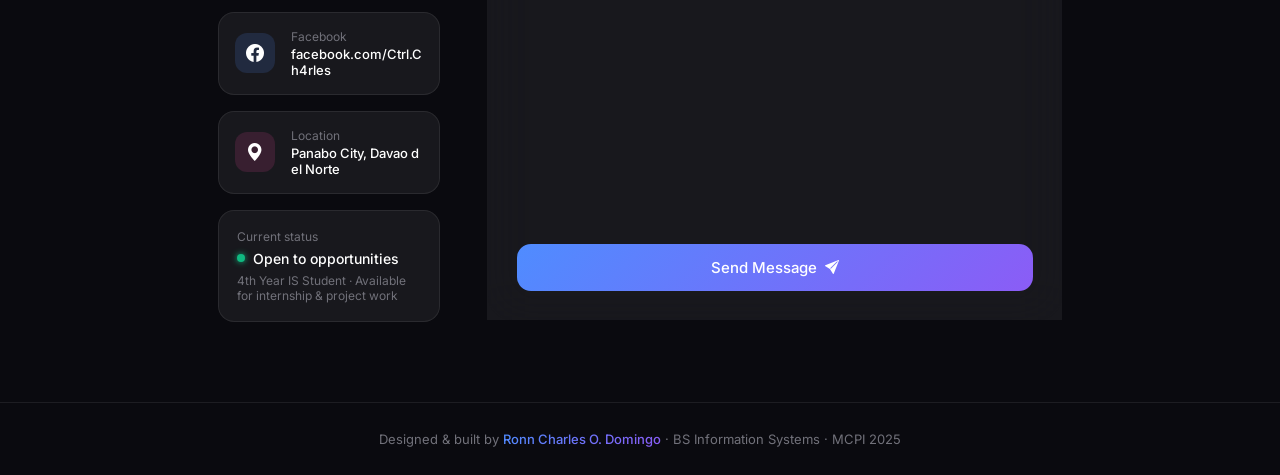
==== commit aae21372: "Updated" ====
--- a/ronn_charles_portfolio.html
+++ b/ronn_charles_portfolio.html
@@ -5,6 +5,7 @@
   <meta name="viewport" content="width=device-width, initial-scale=1.0">
   <meta name="description" content="Ronn Charles O. Domingo — System Designer, Analyst & UI/UX enthusiast. BS Information Systems portfolio.">
   <title>DOMINGO - PORTFOLIO</title>
+  <link rel="stylesheet" href="https://cdn.jsdelivr.net/npm/bootstrap-icons@1.11.3/font/bootstrap-icons.min.css">
   <link rel="stylesheet" href="css/styles.css">
 </head>
 <body>
@@ -21,24 +22,33 @@
   <!-- Navigation -->
   <nav>
     <div class="wrap">
-      <div class="nav-inner">
-        <div class="nav-logo">Ronn.dev</div>
-        <div class="nav-links">
-          <a href="#about">About</a>
-          <a href="#skills">Skills</a>
-          <a href="#projects">Projects</a>
-          <a href="#education">Education</a>
-          <a href="#contact">Contact</a>
-        </div>
-        <button class="nav-btn" type="button" data-scroll="contact">Hire Me</button>
-      </div>
+        <div class="nav-inner">
+          <div class="nav-logo">
+            <a href="#hero" aria-label="Go to Home Section">
+                <img src="assets/images/Logo.png" alt="Ronn Charles O. Domingo Logo">
+            </a>
+          </div>
+
+            <div class="nav-links">
+                <a href="#about">About</a>
+                <a href="#skills">Skills</a>
+                <a href="#achievements">Achievements</a>
+                <a href="#projects">Projects</a>
+                <a href="#education">Education</a>
+                <a href="#contact">Contact</a>
+            </div>
+
+            <button class="nav-btn" type="button" data-scroll="contact">
+                Hire Me
+            </button>
+        </div>
     </div>
   </nav>
 
   <main>
 
     <!-- Hero -->
-    <section class="hero">
+    <section class="hero" id="hero">
       <div class="wrap">
         <div class="hero-badge">
           <div class="badge-dot"></div>
@@ -53,9 +63,17 @@
           UI/UX Enthusiast &nbsp;<span>•</span>&nbsp; Team Leader
         </p>
         <div class="hero-btns">
-          <button class="btn-primary" type="button" data-scroll="projects">View Projects →</button>
-          <button class="btn-outline" type="button" data-scroll="contact">Get In Touch</button>
-          <a class="btn-outline" href="assets/pdf/CV-DOMINGO.pdf" target="_blank" rel="noopener">Download Resume</a>
+          <button class="btn-primary" type="button" data-scroll="projects">
+            View Projects <i class="bi bi-arrow-right" aria-hidden="true"></i>
+          </button>
+          <!-- <button class="btn-outline" type="button" data-scroll="contact">Get In Touch</button> -->
+          <a class="btn-outline resume-btn"
+            href="assets/pdf/CV-DOMINGO.pdf"
+            download="CV-DOMINGO.pdf"
+            rel="noopener">
+              <i class="bi bi-download" aria-hidden="true"></i>
+              <span>Download Resume</span>
+          </a>
         </div>
         <div class="scroll-hint">
           <div class="scroll-line"></div>
@@ -89,7 +107,7 @@
               I also take on the role of a System Analyst — studying system flows, functions, data, and diagrams. I like breaking down complex systems and understanding how each part connects. In group projects, I often step up as team leader, organizing tasks and guiding teammates to meet our goals on time.
             </p>
             <div class="location-row">
-              <span class="location-icon">📍</span>
+              <i class="bi bi-geo-alt-fill location-icon" aria-hidden="true"></i>
               <span class="location-text">Purok 18, Upper New Visayas, Panabo City, Davao del Norte</span>
             </div>
             <div class="about-stats">
@@ -128,7 +146,7 @@
         </div>
         <div class="bento">
           <div class="bento-card wide">
-            <div class="skill-icon">🎨</div>
+            <div class="skill-icon"><i class="bi bi-palette-fill" aria-hidden="true"></i></div>
             <div class="skill-name">UI/UX & System Design</div>
             <div class="skill-desc">Designing clean, user-friendly interfaces and system architectures. Focused on simplicity, usability, and making complex workflows easy to understand.</div>
             <div class="tech-pills">
@@ -139,7 +157,7 @@
             </div>
           </div>
           <div class="bento-card">
-            <div class="skill-icon">🔍</div>
+            <div class="skill-icon"><i class="bi bi-diagram-3-fill" aria-hidden="true"></i></div>
             <div class="skill-name">System Analysis</div>
             <div class="skill-desc">Studying system flows, functions, data, and diagrams. Breaking down complex systems to understand how parts connect.</div>
             <div class="tech-pills">
@@ -149,7 +167,7 @@
             </div>
           </div>
           <div class="bento-card">
-            <div class="skill-icon">🗂️</div>
+            <div class="skill-icon"><i class="bi bi-file-earmark-text-fill" aria-hidden="true"></i></div>
             <div class="skill-name">Documentation</div>
             <div class="skill-desc">Creating clear system documentation, technical specs, and project reports.</div>
             <div class="tech-pills">
@@ -158,7 +176,7 @@
             </div>
           </div>
           <div class="bento-card">
-            <div class="skill-icon">🤝</div>
+            <div class="skill-icon"><i class="bi bi-people-fill" aria-hidden="true"></i></div>
             <div class="skill-name">Team Leadership</div>
             <div class="skill-desc">Organizing tasks, guiding teammates, and keeping group projects on track and on time.</div>
             <div class="tech-pills">
@@ -167,7 +185,7 @@
             </div>
           </div>
           <div class="bento-card">
-            <div class="skill-icon">💻</div>
+            <div class="skill-icon"><i class="bi bi-laptop-fill" aria-hidden="true"></i></div>
             <div class="skill-name">Information Systems</div>
             <div class="skill-desc">Core IS knowledge including databases, system lifecycles, and IT infrastructure.</div>
             <div class="tech-pills">
@@ -180,54 +198,110 @@
       </div>
     </section>
 
+    <!-- Achievements -->
+    <section class="section" id="achievements">
+      <div class="wrap">
+        <p class="sec-tag">Credentials</p>
+        <h2 class="sec-title">
+          Achievements & <span class="grad-highlight">Certifications</span>
+        </h2>
+        <p class="achievements-intro">
+          Professional certifications earned in IT and programming, validating skills in computer systems and Python development.
+        </p>
+        <div class="certificates-grid">
+
+          <article class="cert-card reveal">
+            <div class="cert-glow cert-glow--blue" aria-hidden="true"></div>
+            <div class="cert-inner">
+              <div class="cert-corner cert-corner--tl" aria-hidden="true"></div>
+              <div class="cert-corner cert-corner--tr" aria-hidden="true"></div>
+              <div class="cert-corner cert-corner--bl" aria-hidden="true"></div>
+              <div class="cert-corner cert-corner--br" aria-hidden="true"></div>
+              <div class="cert-preview">
+                <iframe src="assets/pdf/NCII.pdf#toolbar=0&navpanes=0&view=FitH" title="NC II Certificate preview" loading="lazy"></iframe>
+              </div>
+              <div class="cert-header">
+                <div class="cert-seal cert-seal--blue">
+                  <i class="bi bi-award-fill cert-seal-icon" aria-hidden="true"></i>
+                  <div class="cert-seal-ring" aria-hidden="true"></div>
+                </div>
+                <span class="cert-badge">TESDA</span>
+              </div>
+              <h3 class="cert-title">NC II — Computer Systems Servicing</h3>
+              <p class="cert-issuer">Technical Education and Skills Development Authority</p>
+              <p class="cert-desc">
+                National Certificate Level II in Computer Systems Servicing, demonstrating competency in installing, configuring, and maintaining computer systems and networks.
+              </p>
+              <div class="cert-footer">
+                <span class="cert-date">Certified</span>
+                <a class="cert-link" href="assets/pdf/NCII.pdf" target="_blank" rel="noopener">
+                  View Certificate <i class="bi bi-box-arrow-up-right" aria-hidden="true"></i>
+                </a>
+              </div>
+            </div>
+          </article>
+
+          <article class="cert-card reveal">
+            <div class="cert-glow cert-glow--purple" aria-hidden="true"></div>
+            <div class="cert-inner">
+              <div class="cert-corner cert-corner--tl" aria-hidden="true"></div>
+              <div class="cert-corner cert-corner--tr" aria-hidden="true"></div>
+              <div class="cert-corner cert-corner--bl" aria-hidden="true"></div>
+              <div class="cert-corner cert-corner--br" aria-hidden="true"></div>
+              <div class="cert-preview">
+                <iframe src="assets/pdf/Python_Essentials_1_certificate_domingo-ronncharles-dnsc-edu-ph_a7ecc526-c4e8-4297-9c83-a63f1d0201b4.pdf#toolbar=0&navpanes=0&view=FitH" title="Python Essentials 1 Certificate preview" loading="lazy"></iframe>
+              </div>
+              <div class="cert-header">
+                <div class="cert-seal cert-seal--purple">
+                  <i class="bi bi-filetype-py cert-seal-icon" aria-hidden="true"></i>
+                  <div class="cert-seal-ring" aria-hidden="true"></div>
+                </div>
+                <span class="cert-badge">Cisco</span>
+              </div>
+              <h3 class="cert-title">Python Essentials 1</h3>
+              <p class="cert-issuer">Cisco Networking Academy</p>
+              <p class="cert-desc">
+                Completed Python Essentials 1, covering fundamental programming concepts, data types, control flow, functions, and object-oriented programming in Python.
+              </p>
+              <div class="cert-footer">
+                <span class="cert-date">Certified</span>
+                <a class="cert-link" href="assets/pdf/Python_Essentials_1_certificate_domingo-ronncharles-dnsc-edu-ph_a7ecc526-c4e8-4297-9c83-a63f1d0201b4.pdf" target="_blank" rel="noopener">
+                  View Certificate <i class="bi bi-box-arrow-up-right" aria-hidden="true"></i>
+                </a>
+              </div>
+            </div>
+          </article>
+
+        </div>
+      </div>
+    </section>
+
     <!-- Projects -->
     <section class="section" id="projects">
       <div class="wrap">
         <p class="sec-tag">Portfolio</p>
         <h2 class="sec-title">Featured Projects</h2>
         <div class="projects-grid">
-          <article class="proj-card">
-            <div class="proj-preview p1">🗃️</div>
+          <article class="proj-card proj-card--featured">
+            <div class="proj-preview proj-preview--logo">
+              <img src="assets/images/company-logo.png" alt="Migrants Venture Corporation logo" class="proj-logo">
+            </div>
             <div class="proj-body">
-              <h3 class="proj-title">System Design Project</h3>
-              <p class="proj-desc">Designed a complete information system with UI mockups, user flows, and documentation as System Designer and System Analyst.</p>
+              <p class="proj-client">Migrants Venture Corporation</p>
+              <h3 class="proj-title">HRMS with Payroll System</h3>
+              <p class="proj-desc">
+                A full-scale Human Resource Management and Payroll System built for Migrants Venture Corporation. Handles employee records, attendance tracking, leave management, and automated payroll processing — designed to streamline HR operations and reduce manual workload.
+              </p>
               <div class="proj-stack">
+                <span class="pill">HRMS</span>
+                <span class="pill">Payroll</span>
                 <span class="pill">System Design</span>
-                <span class="pill">UI/UX</span>
-                <span class="pill">Figma</span>
+                <span class="pill">Web App</span>
               </div>
               <div class="proj-btns">
-                <a class="pbtn primary" href="#">View Project ↗</a>
-              </div>
-            </div>
-          </article>
-          <article class="proj-card">
-            <div class="proj-preview p2">📊</div>
-            <div class="proj-body">
-              <h3 class="proj-title">System Analysis & Documentation</h3>
-              <p class="proj-desc">Produced full system analysis reports including DFDs, ERDs, and use case diagrams for a group capstone project.</p>
-              <div class="proj-stack">
-                <span class="pill">System Analysis</span>
-                <span class="pill">DFD</span>
-                <span class="pill">ERD</span>
-              </div>
-              <div class="proj-btns">
-                <a class="pbtn primary" href="#">View Project ↗</a>
-              </div>
-            </div>
-          </article>
-          <article class="proj-card">
-            <div class="proj-preview p3">🧩</div>
-            <div class="proj-body">
-              <h3 class="proj-title">Tag Project — IS Group Work</h3>
-              <p class="proj-desc">Contributed as System Designer and System Analyst in a collaborative group project, handling both design and analysis deliverables.</p>
-              <div class="proj-stack">
-                <span class="pill">Team Lead</span>
-                <span class="pill">System Design</span>
-                <span class="pill">Analysis</span>
-              </div>
-              <div class="proj-btns">
-                <a class="pbtn primary" href="#">View Project ↗</a>
+                <a class="pbtn primary" href="https://mvc-rose.vercel.app/" target="_blank" rel="noopener noreferrer">
+                  View Project <i class="bi bi-box-arrow-up-right" aria-hidden="true"></i>
+                </a>
               </div>
             </div>
           </article>
@@ -274,21 +348,21 @@
         <div class="contact-grid">
           <div class="contact-info">
             <div class="c-item">
-              <div class="c-ico blue">📧</div>
+              <div class="c-ico blue"><i class="bi bi-envelope-fill" aria-hidden="true"></i></div>
               <div>
                 <div class="c-label">Email</div>
                 <div class="c-val">ronncharlesd8@gmail.com</div>
               </div>
             </div>
             <div class="c-item">
-              <div class="c-ico blue">👥</div>
+              <div class="c-ico blue"><i class="bi bi-facebook" aria-hidden="true"></i></div>
               <div>
                 <div class="c-label">Facebook</div>
                 <div class="c-val">facebook.com/Ctrl.Ch4rles</div>
               </div>
             </div>
             <div class="c-item">
-              <div class="c-ico pink">📍</div>
+              <div class="c-ico pink"><i class="bi bi-geo-alt-fill" aria-hidden="true"></i></div>
               <div>
                 <div class="c-label">Location</div>
                 <div class="c-val">Panabo City, Davao del Norte</div>
@@ -303,26 +377,32 @@
               <p class="status-note">4th Year IS Student · Available for internship & project work</p>
             </div>
           </div>
-          <form class="glass-form" onsubmit="event.preventDefault(); sendMsg();">
+          <form class="glass-form" id="contact-form" novalidate>
+            <input type="hidden" name="access_key" value="4f29e8db-8adf-4c56-85b9-1f265ca3ee6b">
+            <input type="checkbox" name="botcheck" class="botcheck" tabindex="-1" autocomplete="off">
             <div class="form-row">
               <div>
                 <label for="name">Name</label>
-                <input id="name" type="text" placeholder="Your name" autocomplete="name">
+                <input id="name" name="name" type="text" placeholder="Your name" autocomplete="name" required>
               </div>
               <div>
                 <label for="email">Email</label>
-                <input id="email" type="email" placeholder="your@email.com" autocomplete="email">
+                <input id="email" name="email" type="email" placeholder="your@email.com" autocomplete="email" required>
               </div>
             </div>
             <div class="form-group">
               <label for="subject">Subject</label>
-              <input id="subject" type="text" placeholder="Collaboration, internship, project...">
+              <input id="subject" name="subject" type="text" placeholder="Collaboration, internship, project..." required>
             </div>
             <div class="form-group">
               <label for="message">Message</label>
-              <textarea id="message" placeholder="Tell me about your project or opportunity..."></textarea>
-            </div>
-            <button class="send-btn" type="submit">Send Message ✦</button>
+              <textarea id="message" name="message" placeholder="Tell me about your project or opportunity..." required></textarea>
+            </div>
+            <p class="form-status" id="form-status" role="status" aria-live="polite"></p>
+            <button class="send-btn" type="submit">
+              <span class="send-btn-text">Send Message</span>
+              <i class="bi bi-send-fill send-btn-icon" aria-hidden="true"></i>
+            </button>
           </form>
         </div>
       </div>
--- a/css/styles.css
+++ b/css/styles.css
@@ -133,13 +133,10 @@
   justify-content: space-between;
 }
 
-.nav-logo {
-  font-family: 'Space Grotesk', sans-serif;
-  font-size: 18px;
-  font-weight: 700;
-  background: linear-gradient(135deg, var(--blue), var(--purple));
-  -webkit-background-clip: text;
-  -webkit-text-fill-color: transparent;
+.nav-logo img {
+  height: 50px;
+  width: auto;
+  display: block;
 }
 
 .nav-links {
@@ -250,6 +247,9 @@
   cursor: pointer;
   font-family: 'Inter', sans-serif;
   transition: opacity 0.2s;
+  display: inline-flex;
+  align-items: center;
+  gap: 8px;
 }
 
 .btn-primary:hover {
@@ -268,6 +268,10 @@
   font-family: 'Inter', sans-serif;
   backdrop-filter: blur(12px);
   transition: border-color 0.2s;
+  display: inline-flex;
+  align-items: center;
+  gap: 8px;
+  text-decoration: none;
 }
 
 .btn-outline:hover {
@@ -288,6 +292,57 @@
   width: 1px;
   height: 40px;
   background: linear-gradient(to bottom, var(--border2), transparent);
+}
+
+.resume-btn {
+  display: inline-flex;
+  align-items: center;
+  gap: 10px;
+  padding: 14px 28px;
+  border-radius: 50px;
+  text-decoration: none;
+  font-weight: 600;
+  font-size: 15px;
+  color: #fff;
+  /* background: linear-gradient(135deg, #2563eb, #7c3aed); */
+  box-shadow: 0 8px 25px rgba(37, 99, 235, 0.25);
+  transition: all 0.35s ease;
+  position: relative;
+  overflow: hidden;
+}
+
+.resume-btn::before {
+  content: "";
+  position: absolute;
+  top: 0;
+  left: -120%;
+  width: 100%;
+  height: 100%;
+  background: rgba(255, 255, 255, 0.2);
+  transform: skewX(-25deg);
+  transition: left 0.6s ease;
+}
+
+.resume-btn:hover::before {
+  left: 120%;
+}
+
+.resume-btn:hover {
+  transform: translateY(-4px);
+  box-shadow: 0 15px 35px rgba(37, 99, 235, 0.35);
+}
+
+.resume-btn i {
+  font-size: 1.1rem;
+  transition: transform 0.3s ease;
+}
+
+.resume-btn:hover i {
+  transform: translateY(2px);
+}
+
+.resume-btn:active {
+  transform: translateY(-1px);
 }
 
 /* ── Sections ────────────────────────────────────────────── */
@@ -333,8 +388,8 @@
 }
 
 .avatar {
-  width: 200px;
-  height: 200px;
+  width: 400px;
+  height: 400px;
   border-radius: 28px;
   background: linear-gradient(135deg, var(--purple), var(--blue));
   display: flex;
@@ -390,7 +445,9 @@
 }
 
 .location-icon {
-  color: var(--tm);
+  color: var(--blue);
+  font-size: 14px;
+  flex-shrink: 0;
 }
 
 .location-text {
@@ -478,6 +535,12 @@
 .skill-icon {
   font-size: 28px;
   margin-bottom: 12px;
+  color: var(--blue);
+  line-height: 1;
+}
+
+.skill-icon .bi {
+  display: block;
 }
 
 .skill-name {
@@ -509,6 +572,283 @@
   color: var(--ts);
 }
 
+/* ── Achievements / Certificates ─────────────────────────── */
+.achievements-intro {
+  font-size: 14px;
+  color: var(--ts);
+  line-height: 1.7;
+  max-width: 560px;
+  margin-bottom: 36px;
+}
+
+.certificates-grid {
+  display: grid;
+  grid-template-columns: repeat(2, 1fr);
+  gap: 24px;
+}
+
+.cert-card {
+  position: relative;
+  border-radius: 20px;
+  transition: transform 0.4s cubic-bezier(0.34, 1.56, 0.64, 1);
+}
+
+.cert-card:hover {
+  transform: translateY(-6px);
+}
+
+.cert-glow {
+  position: absolute;
+  inset: -1px;
+  border-radius: 21px;
+  opacity: 0;
+  transition: opacity 0.4s;
+  z-index: 0;
+}
+
+.cert-glow--blue {
+  background: linear-gradient(135deg, rgba(79, 140, 255, 0.4), rgba(139, 92, 246, 0.2));
+}
+
+.cert-glow--purple {
+  background: linear-gradient(135deg, rgba(139, 92, 246, 0.4), rgba(236, 72, 153, 0.2));
+}
+
+.cert-glow--pink {
+  background: linear-gradient(135deg, rgba(236, 72, 153, 0.35), rgba(79, 140, 255, 0.2));
+}
+
+.cert-card:hover .cert-glow {
+  opacity: 1;
+}
+
+.cert-inner {
+  position: relative;
+  z-index: 1;
+  padding: 24px 20px;
+  border-radius: 20px;
+  background: var(--card);
+  border: 1px solid var(--border);
+  backdrop-filter: blur(24px);
+  overflow: hidden;
+  transition: border-color 0.3s, box-shadow 0.4s;
+  min-height: 100%;
+  display: flex;
+  flex-direction: column;
+}
+
+.cert-card:hover .cert-inner {
+  border-color: var(--border2);
+  box-shadow: 0 12px 40px rgba(79, 140, 255, 0.1);
+}
+
+.cert-inner::before {
+  content: '';
+  position: absolute;
+  inset: 0;
+  background: linear-gradient(
+    135deg,
+    rgba(255, 255, 255, 0.04) 0%,
+    transparent 50%,
+    rgba(255, 255, 255, 0.02) 100%
+  );
+  pointer-events: none;
+}
+
+.cert-corner {
+  position: absolute;
+  width: 18px;
+  height: 18px;
+  border-color: rgba(255, 255, 255, 0.12);
+  border-style: solid;
+  pointer-events: none;
+  transition: border-color 0.3s;
+}
+
+.cert-corner--tl { top: 10px; left: 10px; border-width: 1px 0 0 1px; }
+.cert-corner--tr { top: 10px; right: 10px; border-width: 1px 1px 0 0; }
+.cert-corner--bl { bottom: 10px; left: 10px; border-width: 0 0 1px 1px; }
+.cert-corner--br { bottom: 10px; right: 10px; border-width: 0 1px 1px 0; }
+
+.cert-card:hover .cert-corner {
+  border-color: rgba(79, 140, 255, 0.35);
+}
+
+.cert-preview {
+  position: relative;
+  height: 180px;
+  margin: -24px -20px 16px;
+  border-bottom: 1px solid var(--border);
+  background: rgba(255, 255, 255, 0.03);
+  overflow: hidden;
+}
+
+.cert-preview iframe {
+  width: 100%;
+  height: 100%;
+  border: none;
+  pointer-events: none;
+}
+
+.cert-header {
+  display: flex;
+  align-items: flex-start;
+  justify-content: space-between;
+  margin-bottom: 16px;
+}
+
+.cert-seal {
+  position: relative;
+  width: 52px;
+  height: 52px;
+  border-radius: 50%;
+  display: flex;
+  align-items: center;
+  justify-content: center;
+  animation: sealFloat 4s ease-in-out infinite;
+}
+
+.cert-seal--blue {
+  background: linear-gradient(135deg, rgba(79, 140, 255, 0.25), rgba(79, 140, 255, 0.08));
+  border: 1px solid rgba(79, 140, 255, 0.35);
+}
+
+.cert-seal--purple {
+  background: linear-gradient(135deg, rgba(139, 92, 246, 0.25), rgba(139, 92, 246, 0.08));
+  border: 1px solid rgba(139, 92, 246, 0.35);
+  animation-delay: -1.3s;
+}
+
+.cert-seal--pink {
+  background: linear-gradient(135deg, rgba(236, 72, 153, 0.25), rgba(236, 72, 153, 0.08));
+  border: 1px solid rgba(236, 72, 153, 0.35);
+  animation-delay: -2.6s;
+}
+
+.cert-seal-icon {
+  font-size: 22px;
+  position: relative;
+  z-index: 1;
+  line-height: 1;
+}
+
+.cert-seal-ring {
+  position: absolute;
+  inset: -4px;
+  border-radius: 50%;
+  border: 1px dashed rgba(255, 255, 255, 0.15);
+  animation: sealSpin 12s linear infinite;
+}
+
+@keyframes sealFloat {
+  0%, 100% { transform: translateY(0); }
+  50% { transform: translateY(-4px); }
+}
+
+@keyframes sealSpin {
+  from { transform: rotate(0deg); }
+  to { transform: rotate(360deg); }
+}
+
+.cert-badge {
+  padding: 4px 10px;
+  border-radius: 12px;
+  font-size: 10px;
+  font-weight: 500;
+  letter-spacing: 0.5px;
+  text-transform: uppercase;
+  background: rgba(255, 255, 255, 0.05);
+  border: 1px solid var(--border2);
+  color: var(--tm);
+}
+
+.cert-title {
+  font-family: 'Space Grotesk', sans-serif;
+  font-size: 16px;
+  font-weight: 600;
+  line-height: 1.3;
+  margin-bottom: 4px;
+}
+
+.cert-issuer {
+  font-size: 12px;
+  color: var(--purple);
+  margin-bottom: 12px;
+  font-weight: 500;
+}
+
+.cert-desc {
+  font-size: 12px;
+  color: var(--ts);
+  line-height: 1.65;
+  flex: 1;
+  margin-bottom: 16px;
+}
+
+.cert-footer {
+  display: flex;
+  align-items: center;
+  justify-content: space-between;
+  gap: 8px;
+  padding-top: 14px;
+  border-top: 1px solid var(--border);
+}
+
+.cert-date {
+  font-size: 11px;
+  color: var(--blue);
+  font-weight: 500;
+  letter-spacing: 0.5px;
+}
+
+.cert-tag {
+  padding: 4px 10px;
+  border-radius: 10px;
+  font-size: 10px;
+  background: rgba(79, 140, 255, 0.1);
+  border: 1px solid rgba(79, 140, 255, 0.2);
+  color: var(--blue);
+}
+
+.cert-link {
+  display: inline-flex;
+  align-items: center;
+  gap: 6px;
+  padding: 5px 12px;
+  border-radius: 10px;
+  font-size: 11px;
+  font-weight: 500;
+  text-decoration: none;
+  background: linear-gradient(135deg, rgba(79, 140, 255, 0.15), rgba(139, 92, 246, 0.15));
+  border: 1px solid rgba(79, 140, 255, 0.25);
+  color: var(--blue);
+  transition: background 0.2s, border-color 0.2s, transform 0.2s;
+}
+
+.cert-link:hover {
+  background: linear-gradient(135deg, rgba(79, 140, 255, 0.25), rgba(139, 92, 246, 0.25));
+  border-color: rgba(79, 140, 255, 0.4);
+  transform: translateY(-1px);
+}
+
+.cert-link .bi {
+  font-size: 10px;
+}
+
+/* Scroll reveal */
+.reveal {
+  opacity: 0;
+  transform: translateY(28px);
+  transition: opacity 0.7s ease, transform 0.7s cubic-bezier(0.34, 1.2, 0.64, 1);
+}
+
+.reveal.is-visible {
+  opacity: 1;
+  transform: translateY(0);
+}
+
+.reveal:nth-child(2) { transition-delay: 0.15s; }
+
 /* ── Projects ────────────────────────────────────────────── */
 .projects-grid {
   display: grid;
@@ -537,6 +877,11 @@
   align-items: center;
   justify-content: center;
   font-size: 38px;
+  color: var(--tp);
+}
+
+.proj-preview .bi {
+  opacity: 0.9;
 }
 
 .proj-preview.p1 {
@@ -553,6 +898,39 @@
 
 .proj-body {
   padding: 20px;
+}
+
+.proj-card--featured {
+  grid-column: span 2;
+}
+
+.proj-preview--logo {
+  background: linear-gradient(135deg, rgba(16, 185, 129, 0.12), rgba(79, 140, 255, 0.15));
+  padding: 24px;
+}
+
+.proj-logo {
+  width: 120px;
+  height: 120px;
+  object-fit: contain;
+  border-radius: 50%;
+  /* background: #fff; */
+  padding: 2px;
+  box-shadow: 0 8px 32px rgba(0, 0, 0, 0.25);
+  transition: transform 0.3s ease;
+}
+
+.proj-card:hover .proj-logo {
+  transform: scale(1.05);
+}
+
+.proj-client {
+  font-size: 12px;
+  color: var(--green);
+  font-weight: 500;
+  letter-spacing: 0.5px;
+  text-transform: uppercase;
+  margin-bottom: 6px;
 }
 
 .proj-title {
@@ -593,6 +971,9 @@
   background: transparent;
   color: var(--tp);
   transition: background 0.2s;
+  display: inline-flex;
+  align-items: center;
+  gap: 6px;
 }
 
 .pbtn:hover {
@@ -694,8 +1075,9 @@
   display: flex;
   align-items: center;
   justify-content: center;
-  font-size: 20px;
+  font-size: 18px;
   flex-shrink: 0;
+  line-height: 1;
 }
 
 .c-ico.blue { background: rgba(79, 140, 255, 0.15); }
@@ -816,6 +1198,41 @@
   font-family: 'Inter', sans-serif;
   margin-top: 4px;
   transition: opacity 0.2s;
+  display: inline-flex;
+  align-items: center;
+  justify-content: center;
+  gap: 8px;
+}
+
+.send-btn:disabled {
+  opacity: 0.7;
+  cursor: not-allowed;
+}
+
+.send-btn.is-loading {
+  opacity: 0.85;
+}
+
+.send-btn-icon {
+  font-size: 14px;
+}
+
+.botcheck {
+  display: none;
+}
+
+.form-status {
+  font-size: 13px;
+  min-height: 20px;
+  margin-bottom: 4px;
+}
+
+.form-status.is-success {
+  color: var(--green);
+}
+
+.form-status.is-error {
+  color: #F87171;
 }
 
 .send-btn:hover {
@@ -857,10 +1274,23 @@
     grid-column: span 2;
   }
 
+  .certificates-grid {
+    grid-template-columns: 1fr;
+  }
+
   .projects-grid {
     grid-template-columns: 1fr;
   }
 
+  .proj-card--featured {
+    grid-column: span 1;
+  }
+
+  .proj-logo {
+    width: 100px;
+    height: 100px;
+  }
+
   .form-row {
     grid-template-columns: 1fr;
   }
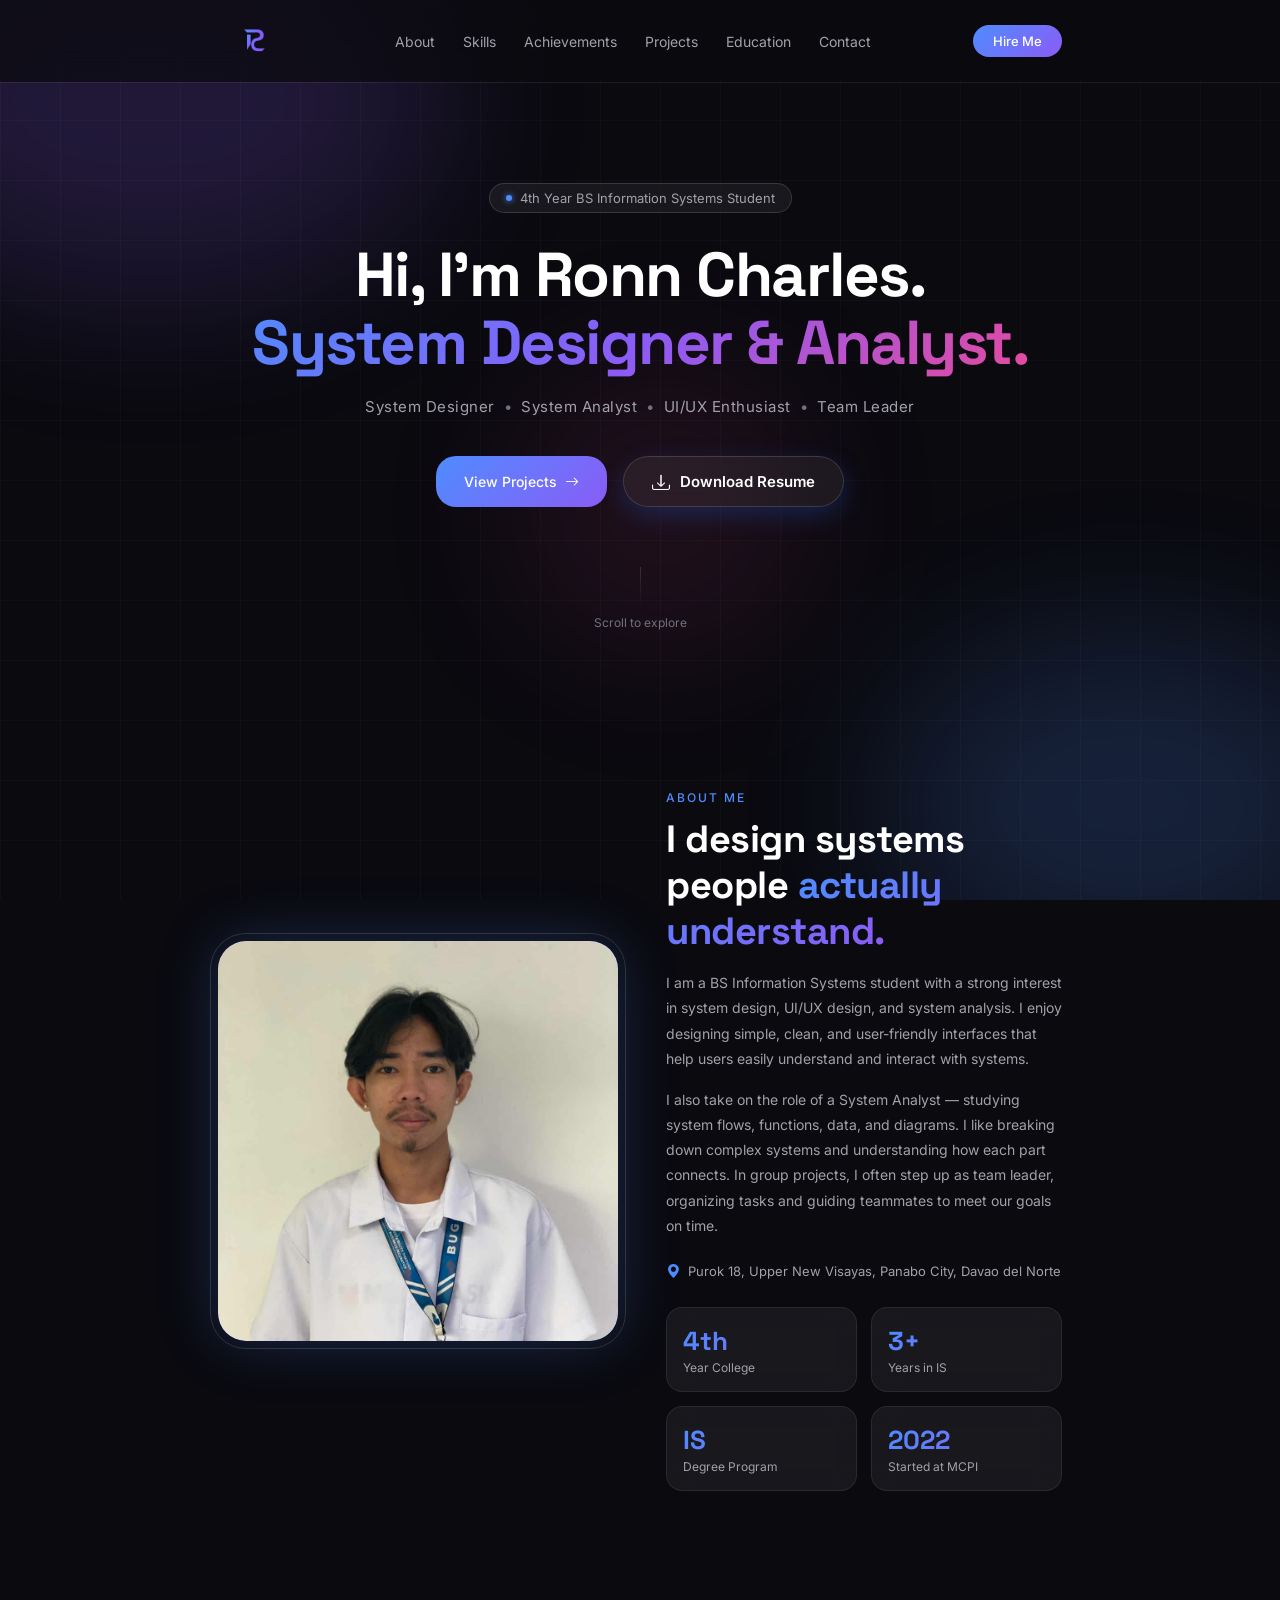
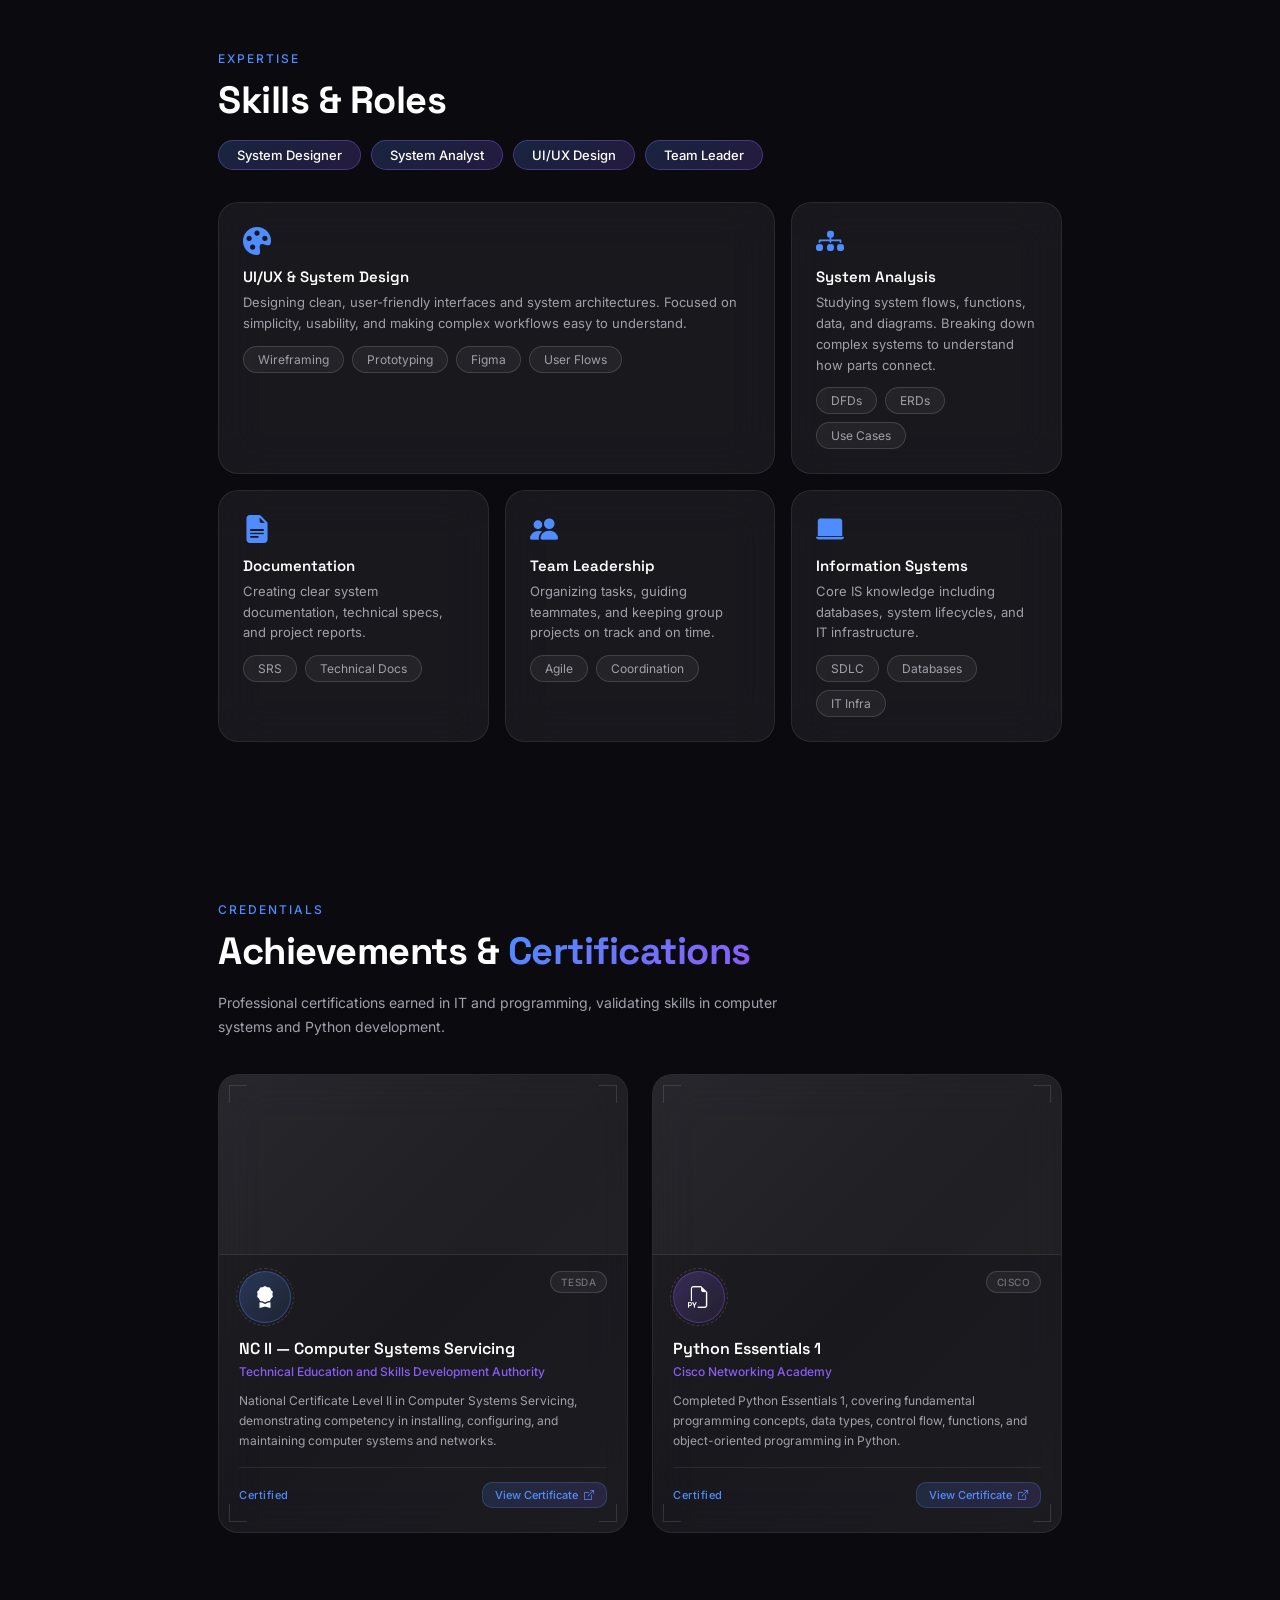
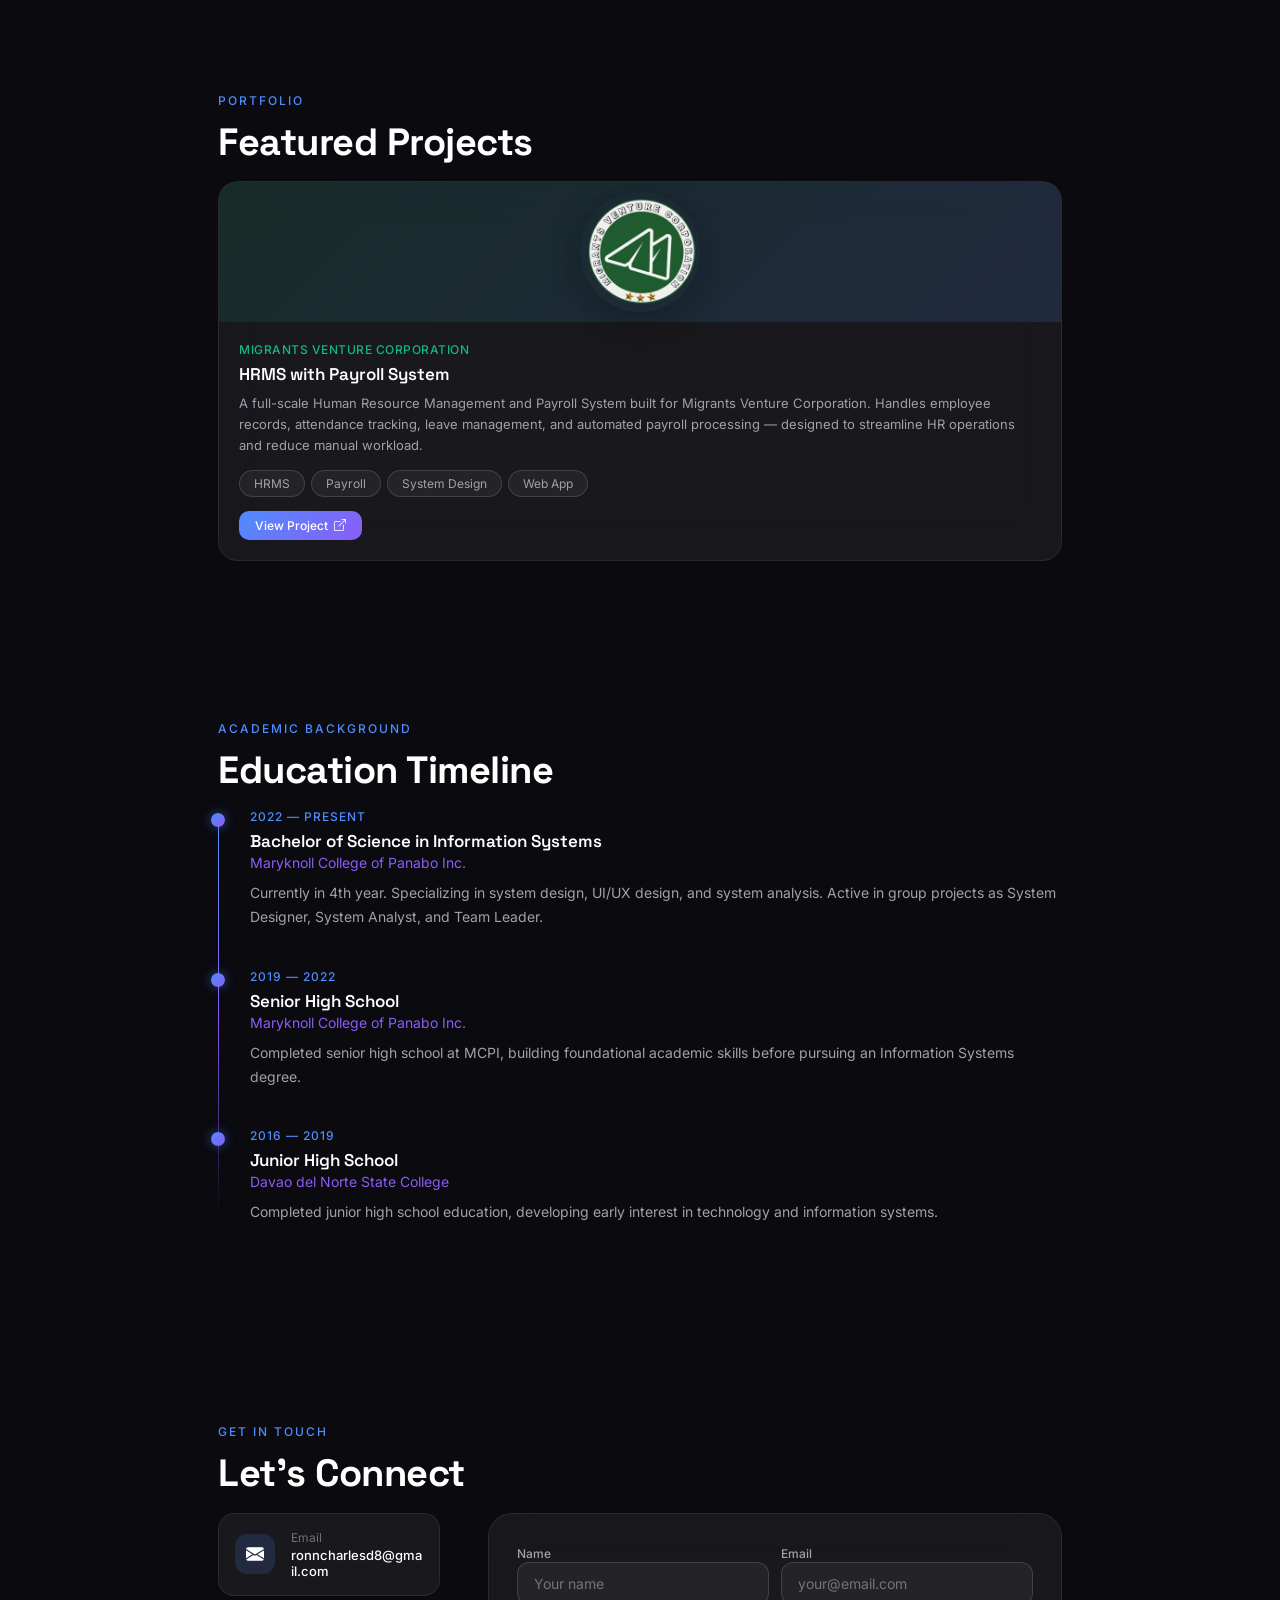
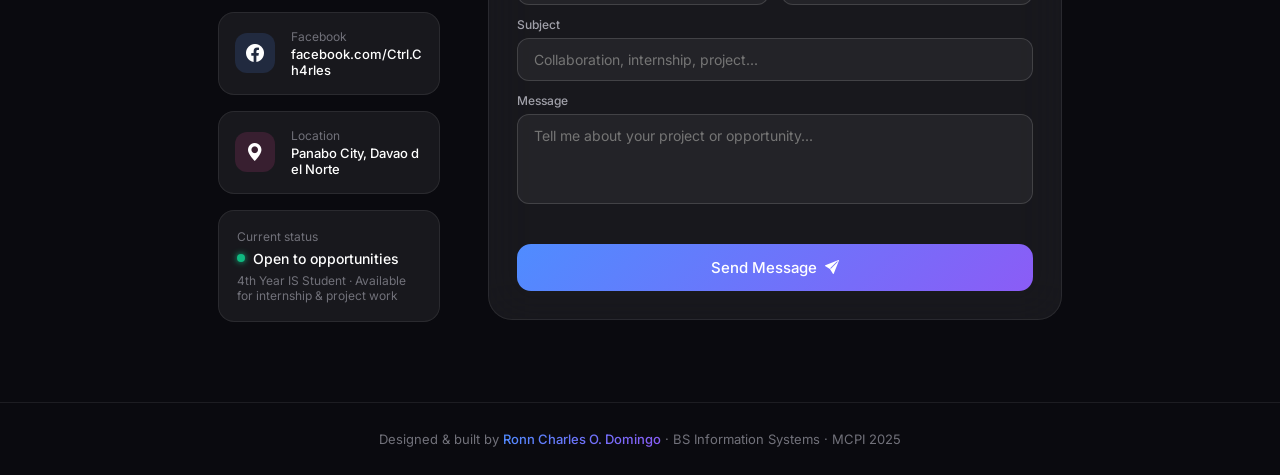
==== commit 7e378e55: "Updated" ====
--- a/ronn_charles_portfolio.html
+++ b/ronn_charles_portfolio.html
@@ -5,6 +5,8 @@
   <meta name="viewport" content="width=device-width, initial-scale=1.0">
   <meta name="description" content="Ronn Charles O. Domingo — System Designer, Analyst & UI/UX enthusiast. BS Information Systems portfolio.">
   <title>DOMINGO - PORTFOLIO</title>
+
+  <link rel="icon" type="image/png" href="assets/images/Logo.png">
   <link rel="stylesheet" href="https://cdn.jsdelivr.net/npm/bootstrap-icons@1.11.3/font/bootstrap-icons.min.css">
   <link rel="stylesheet" href="css/styles.css">
 </head>
